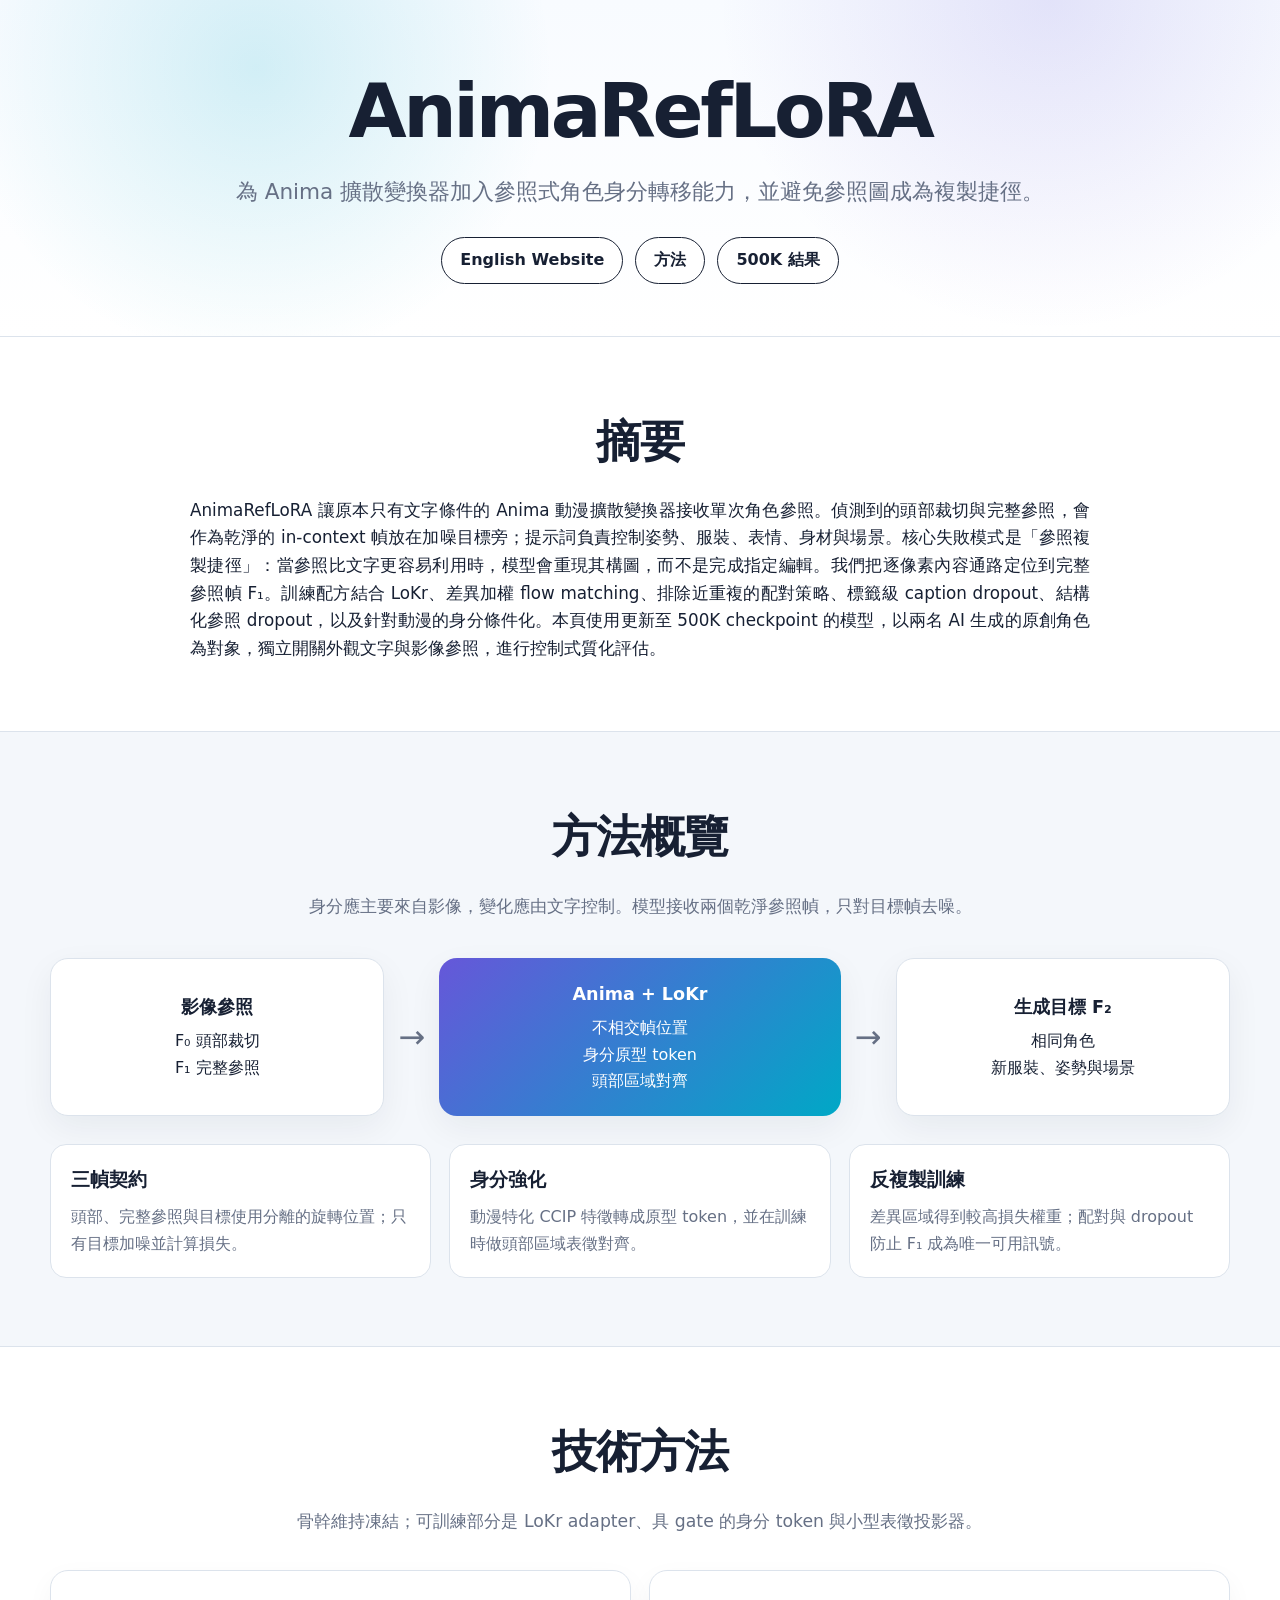
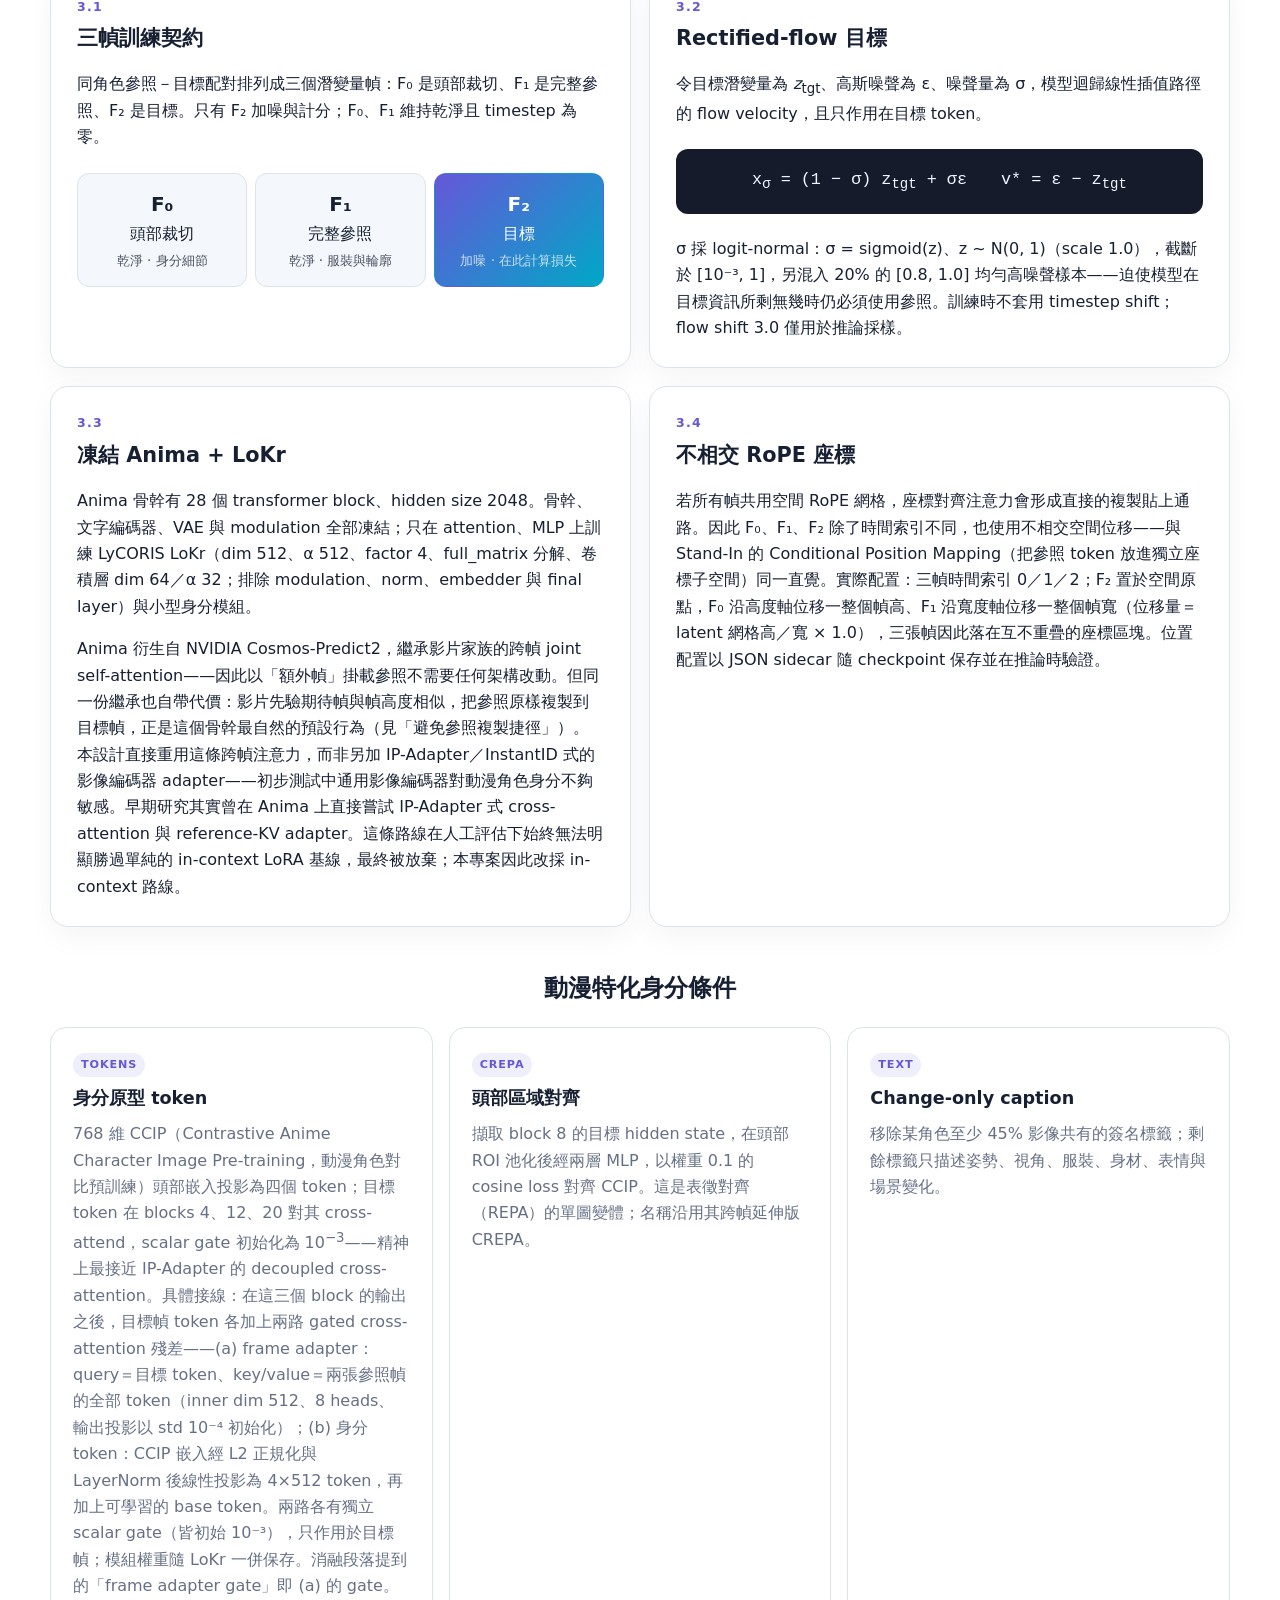
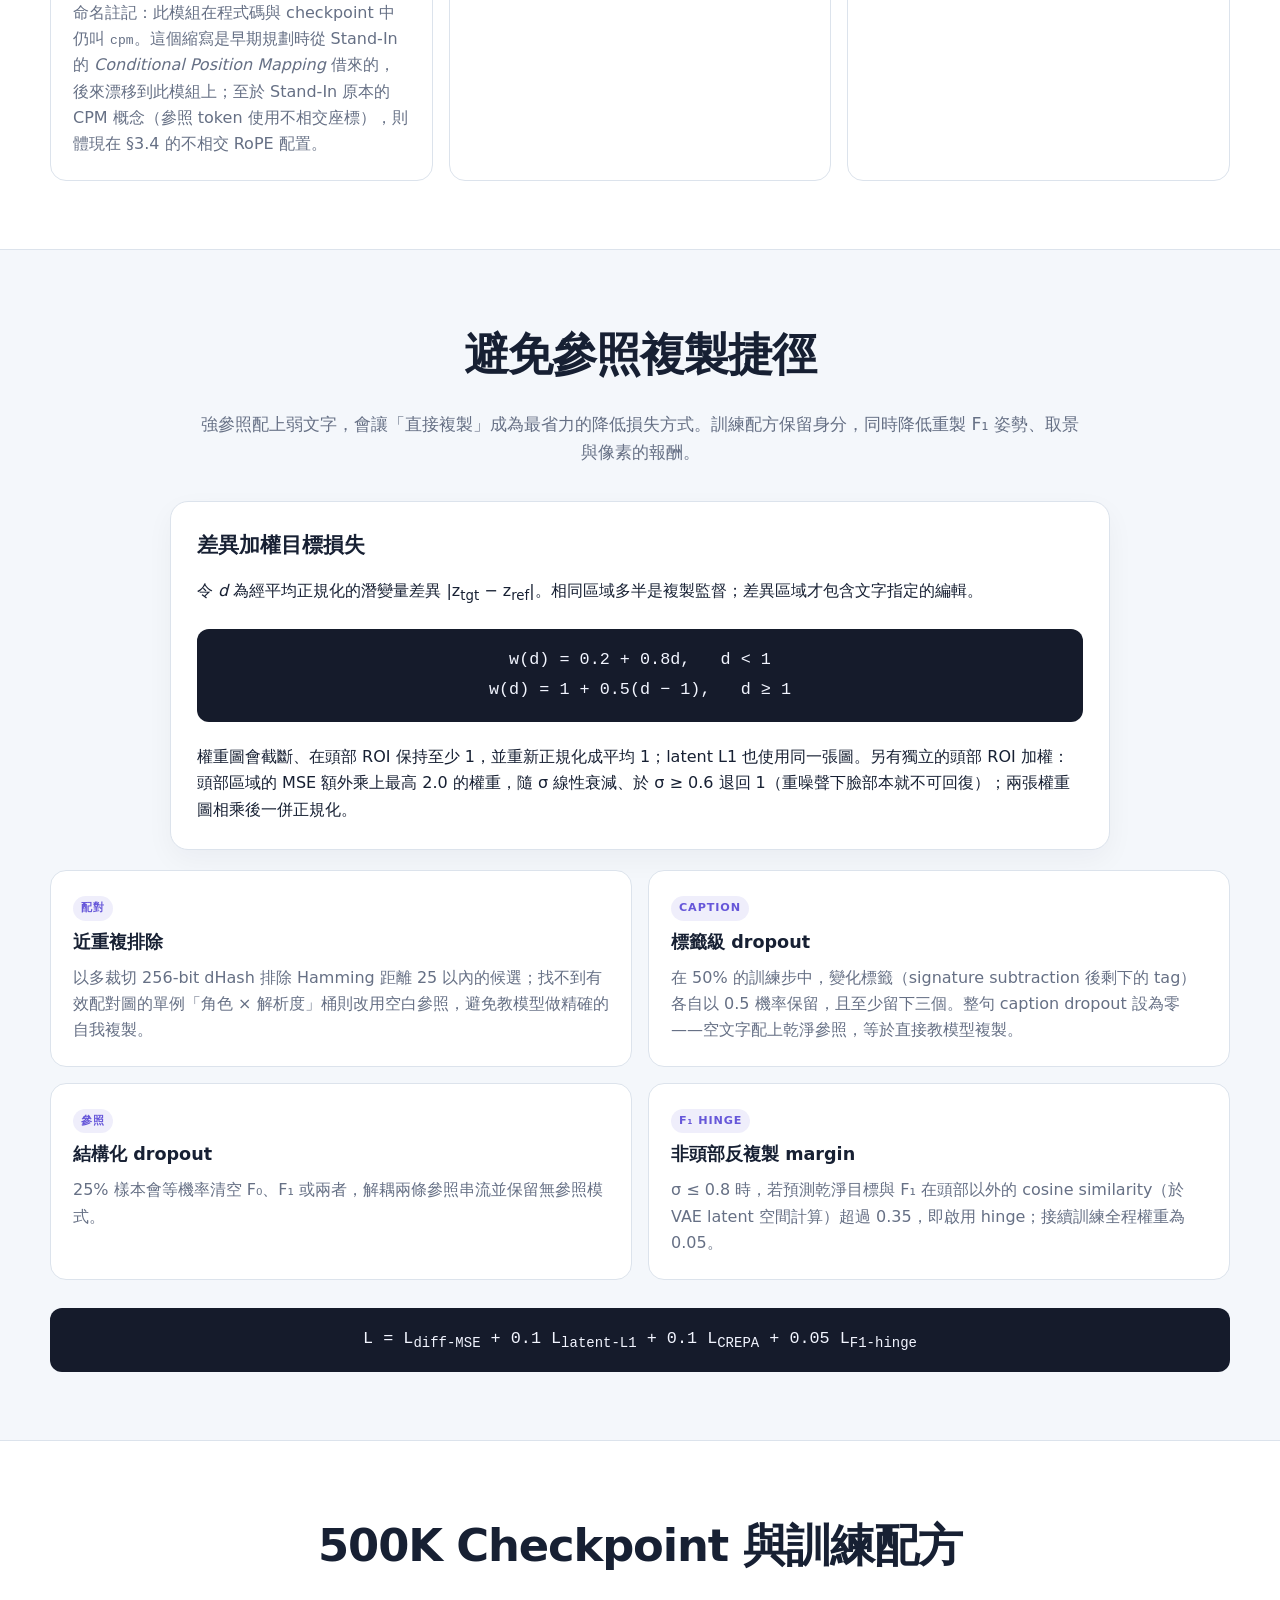
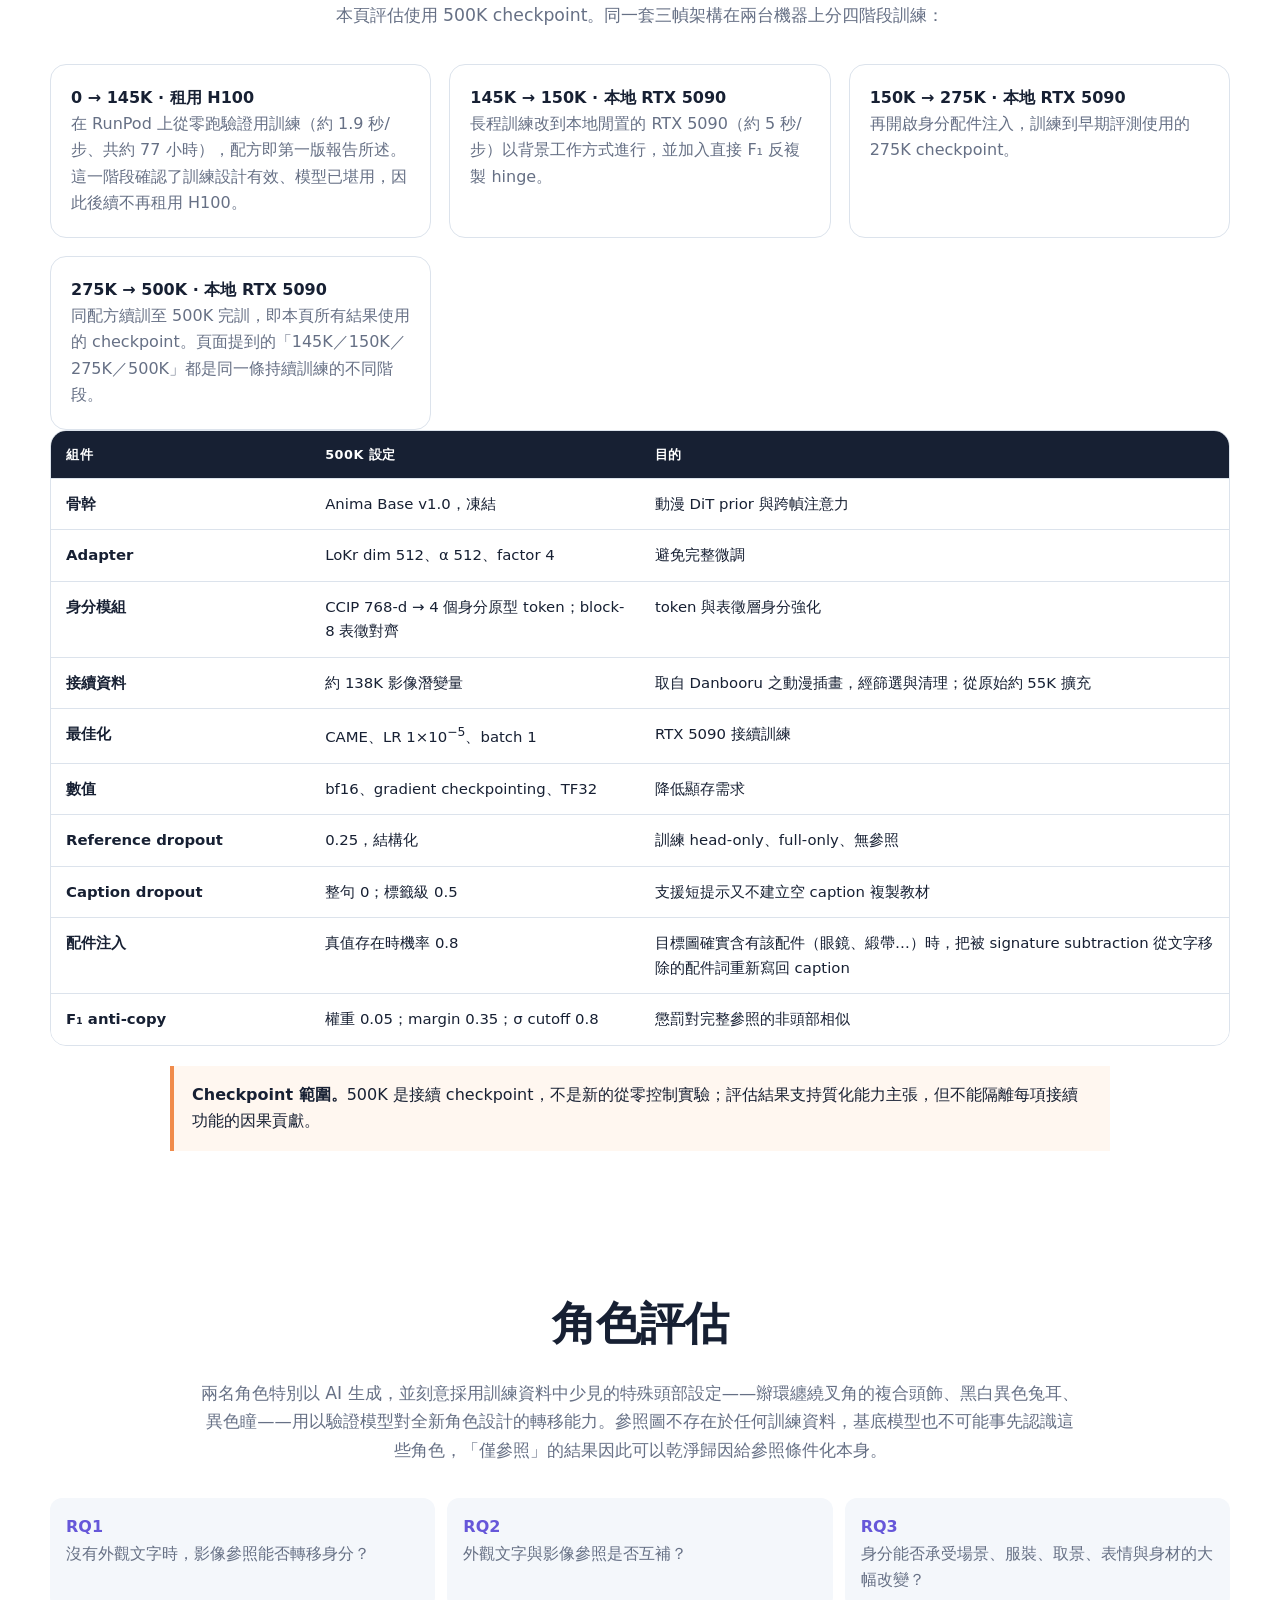
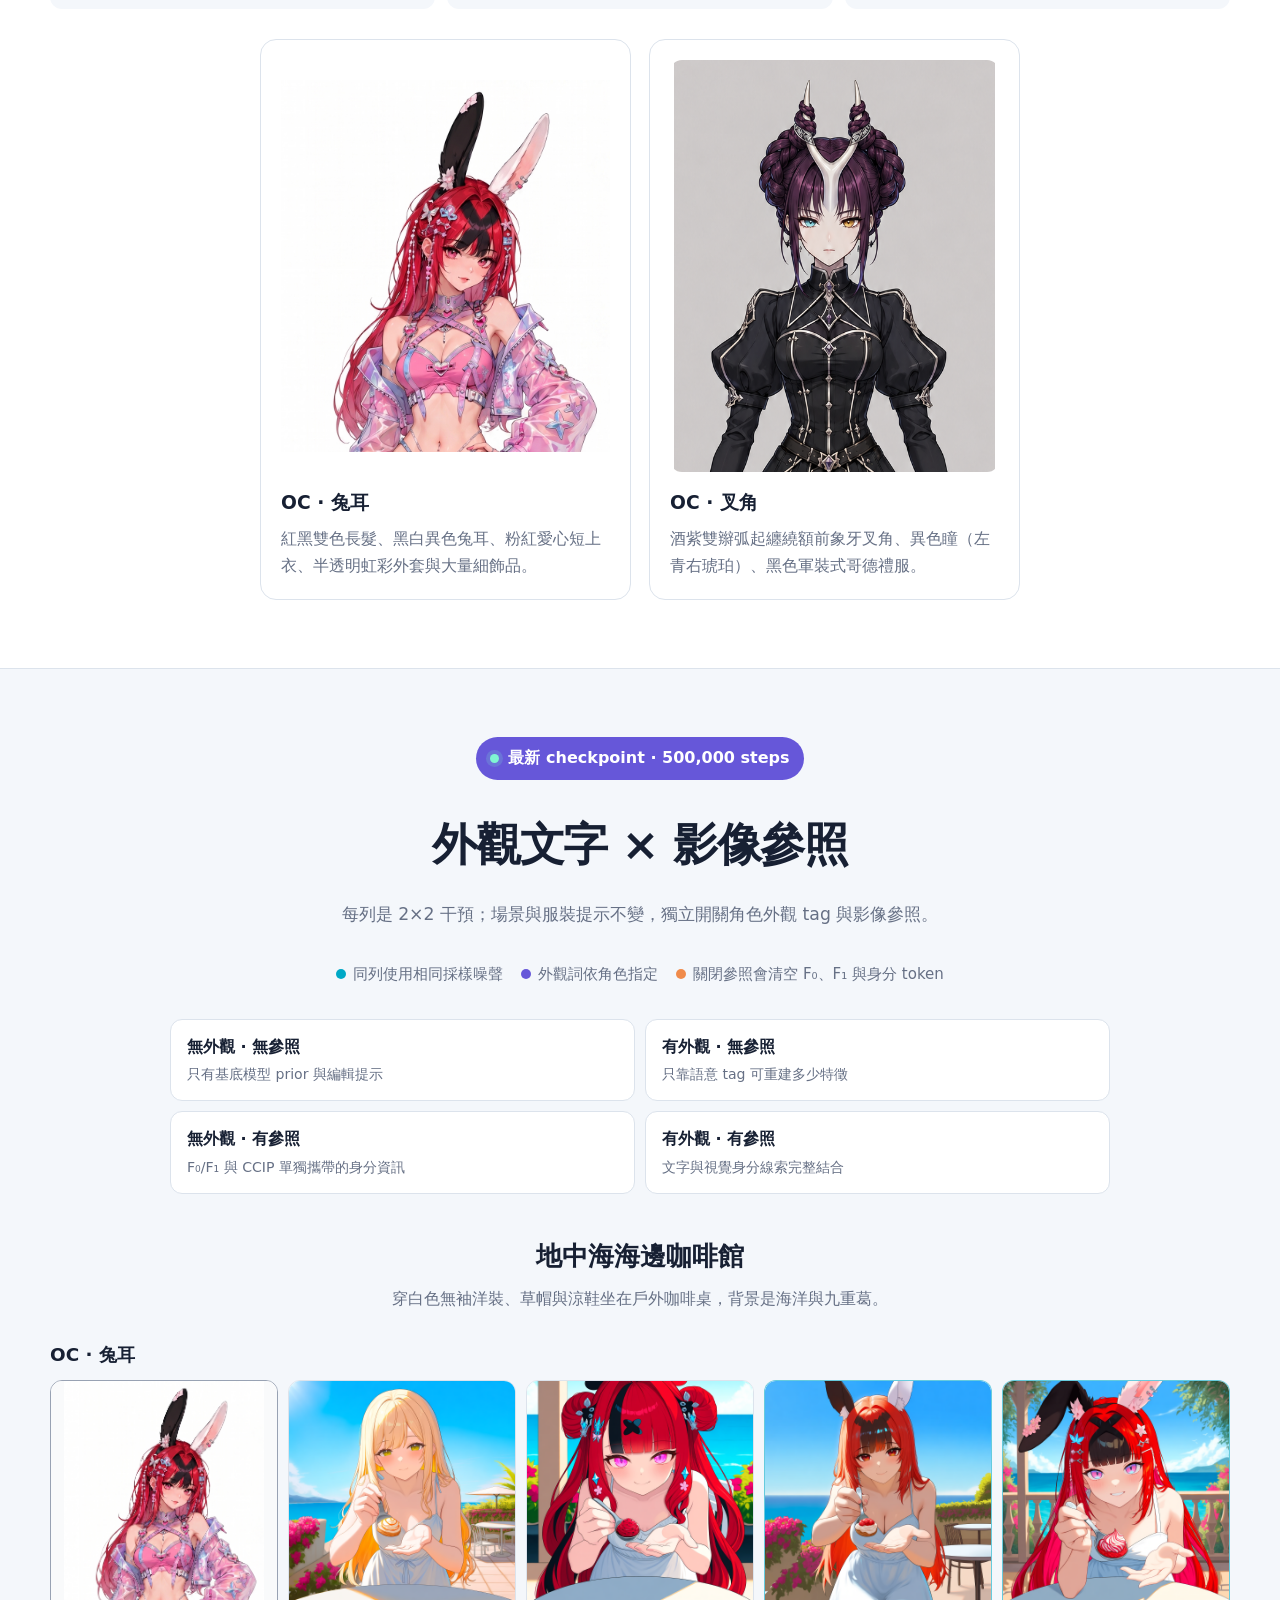
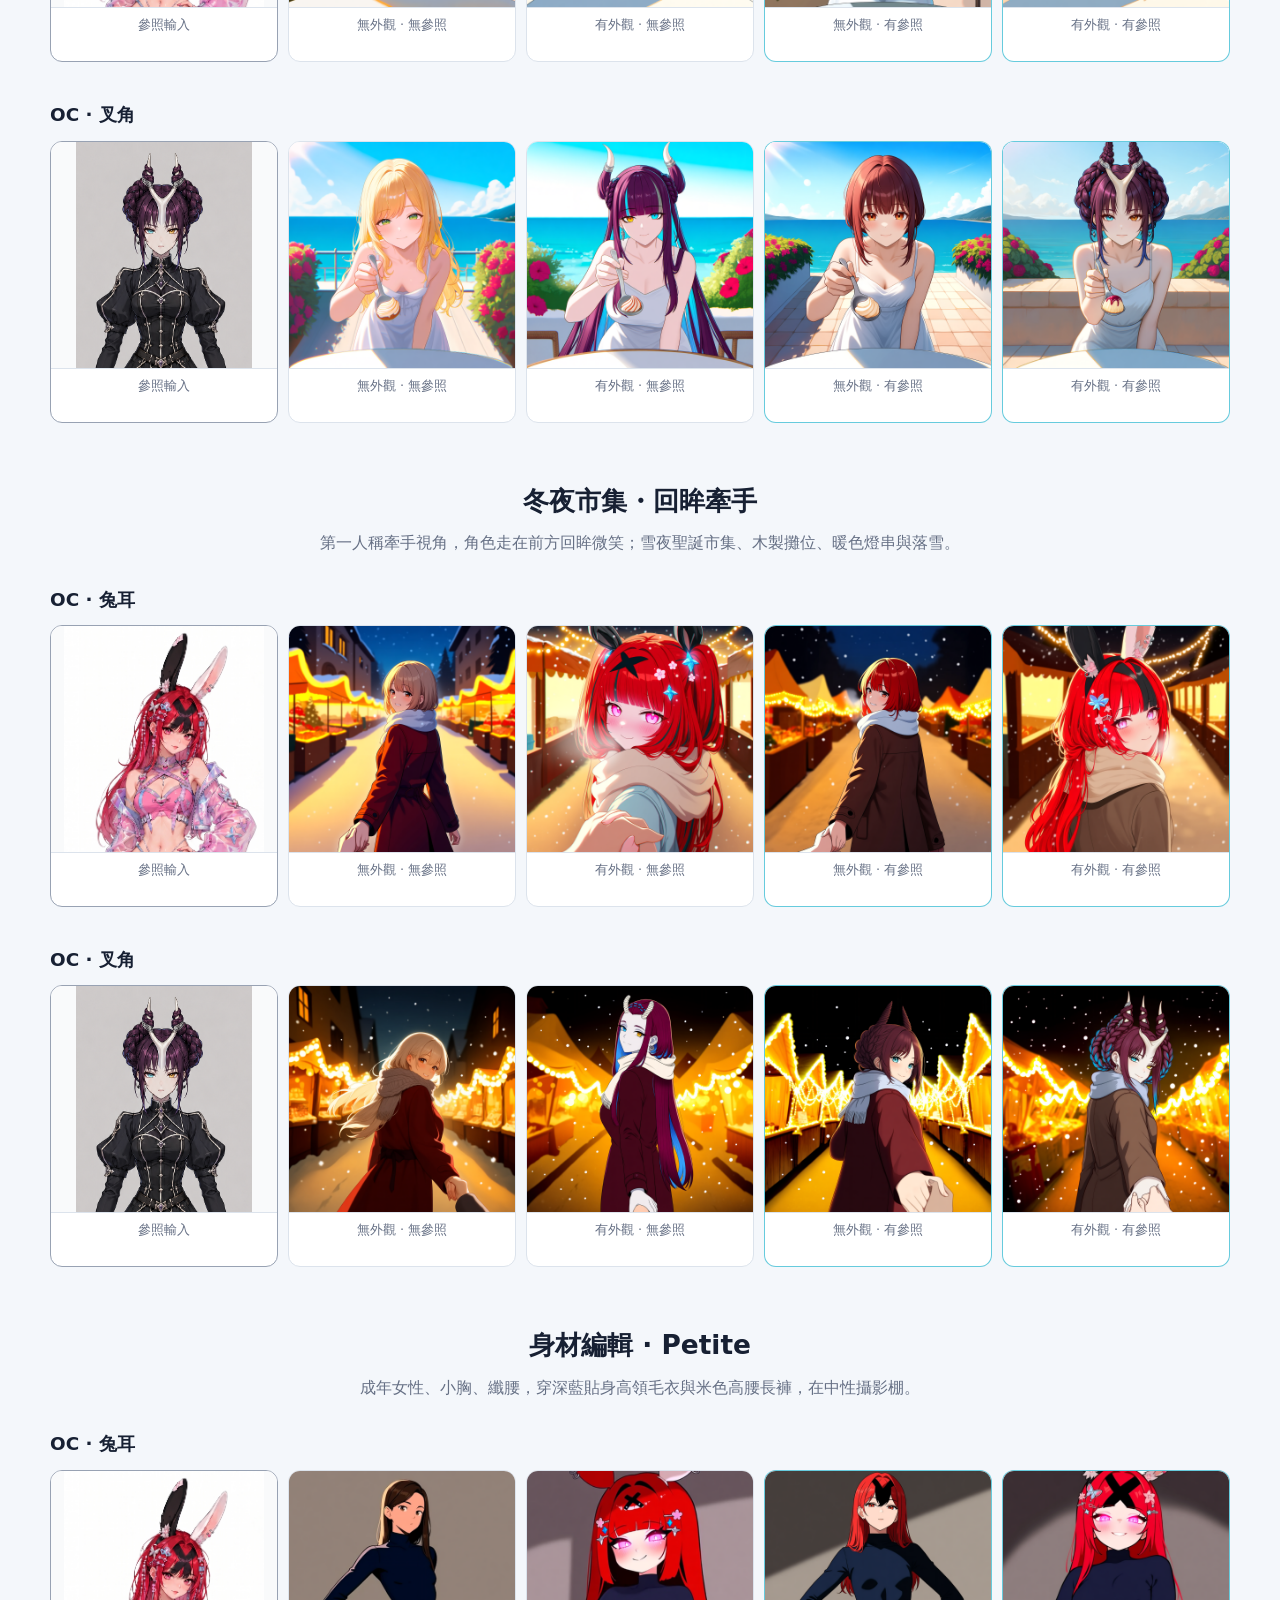
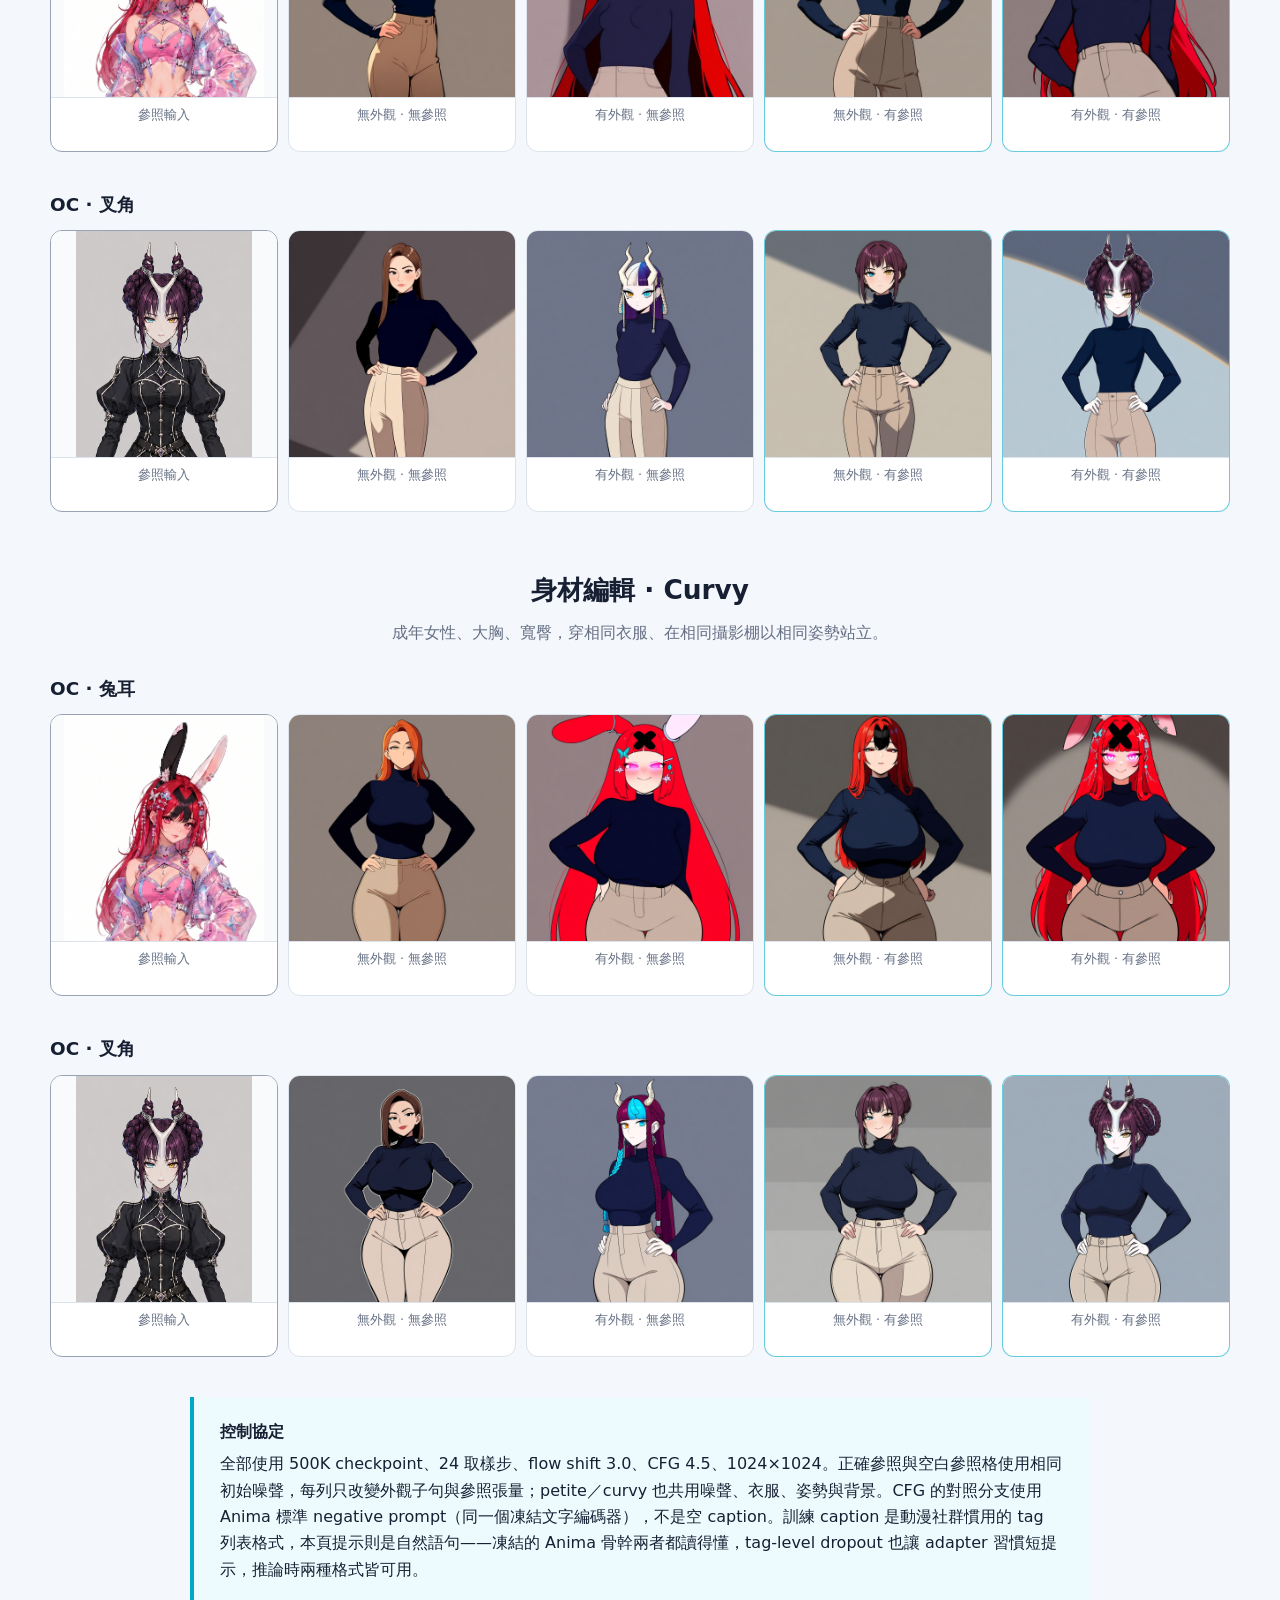
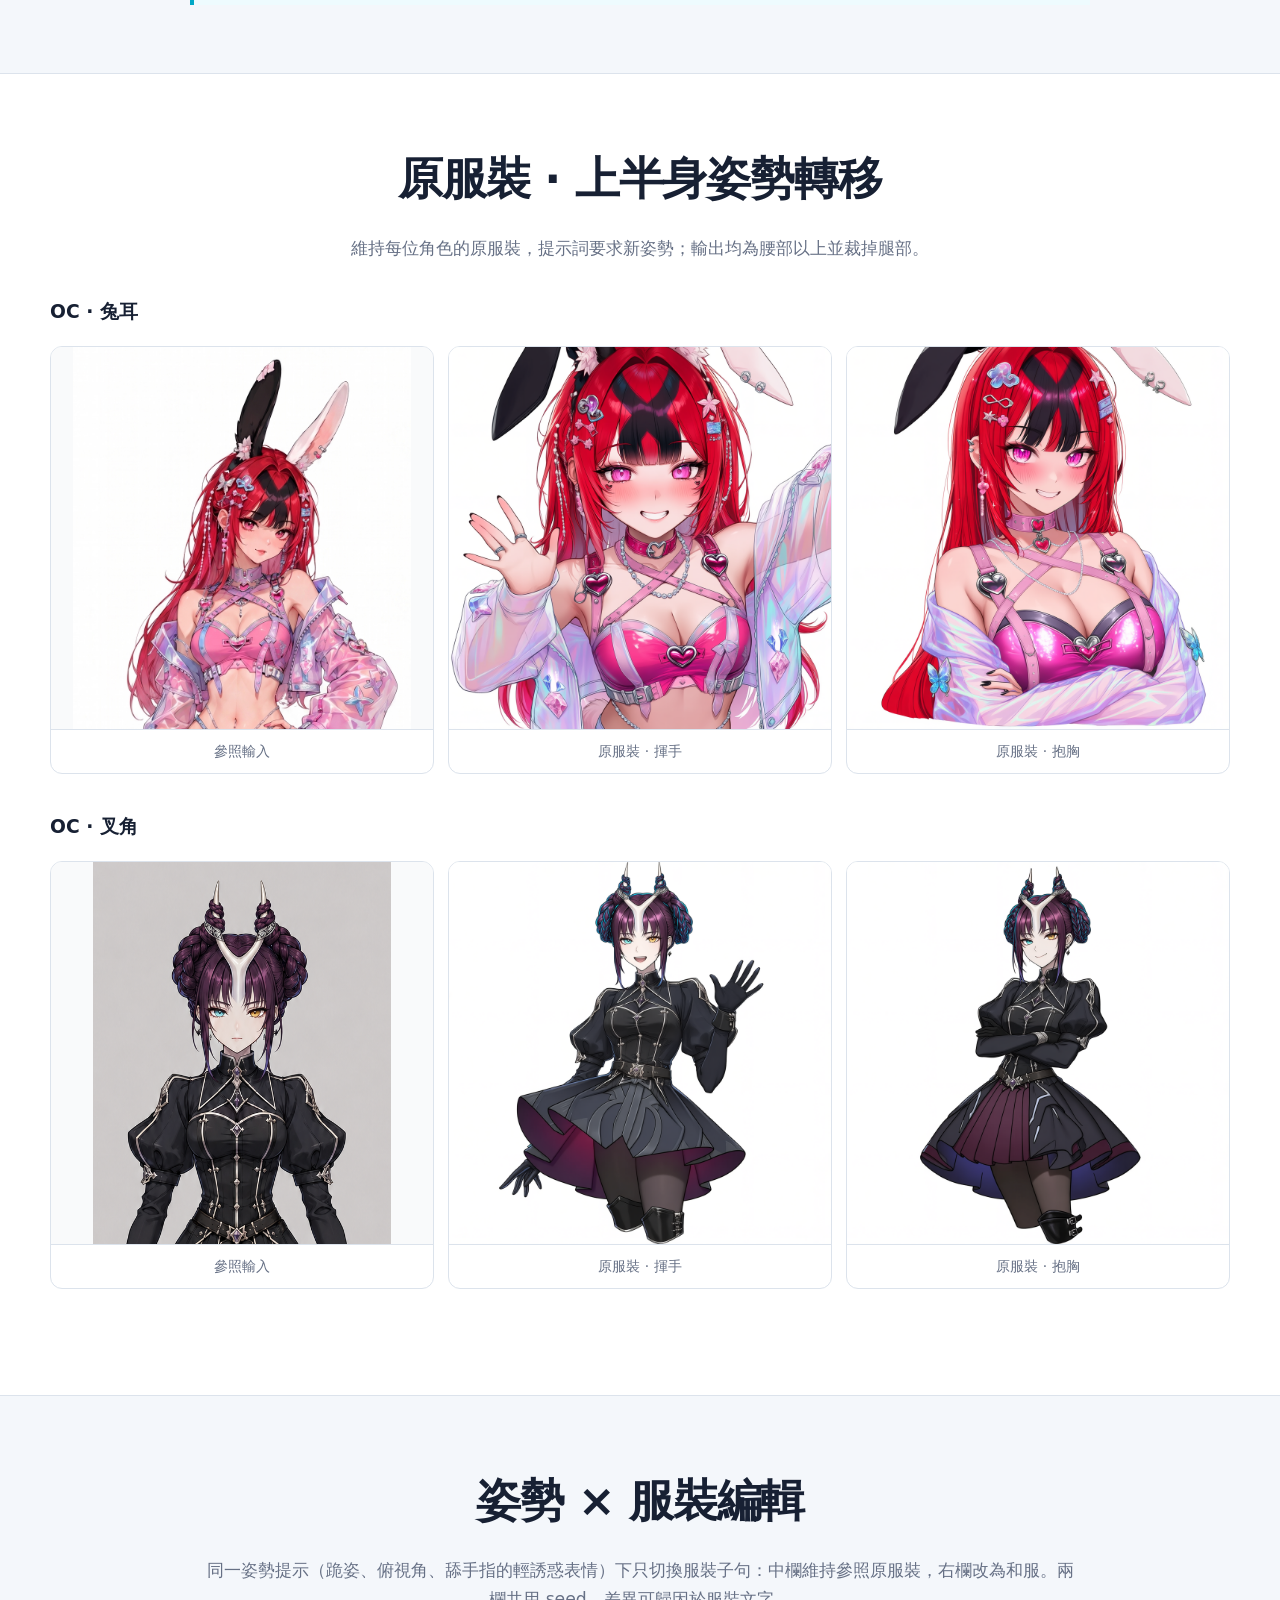
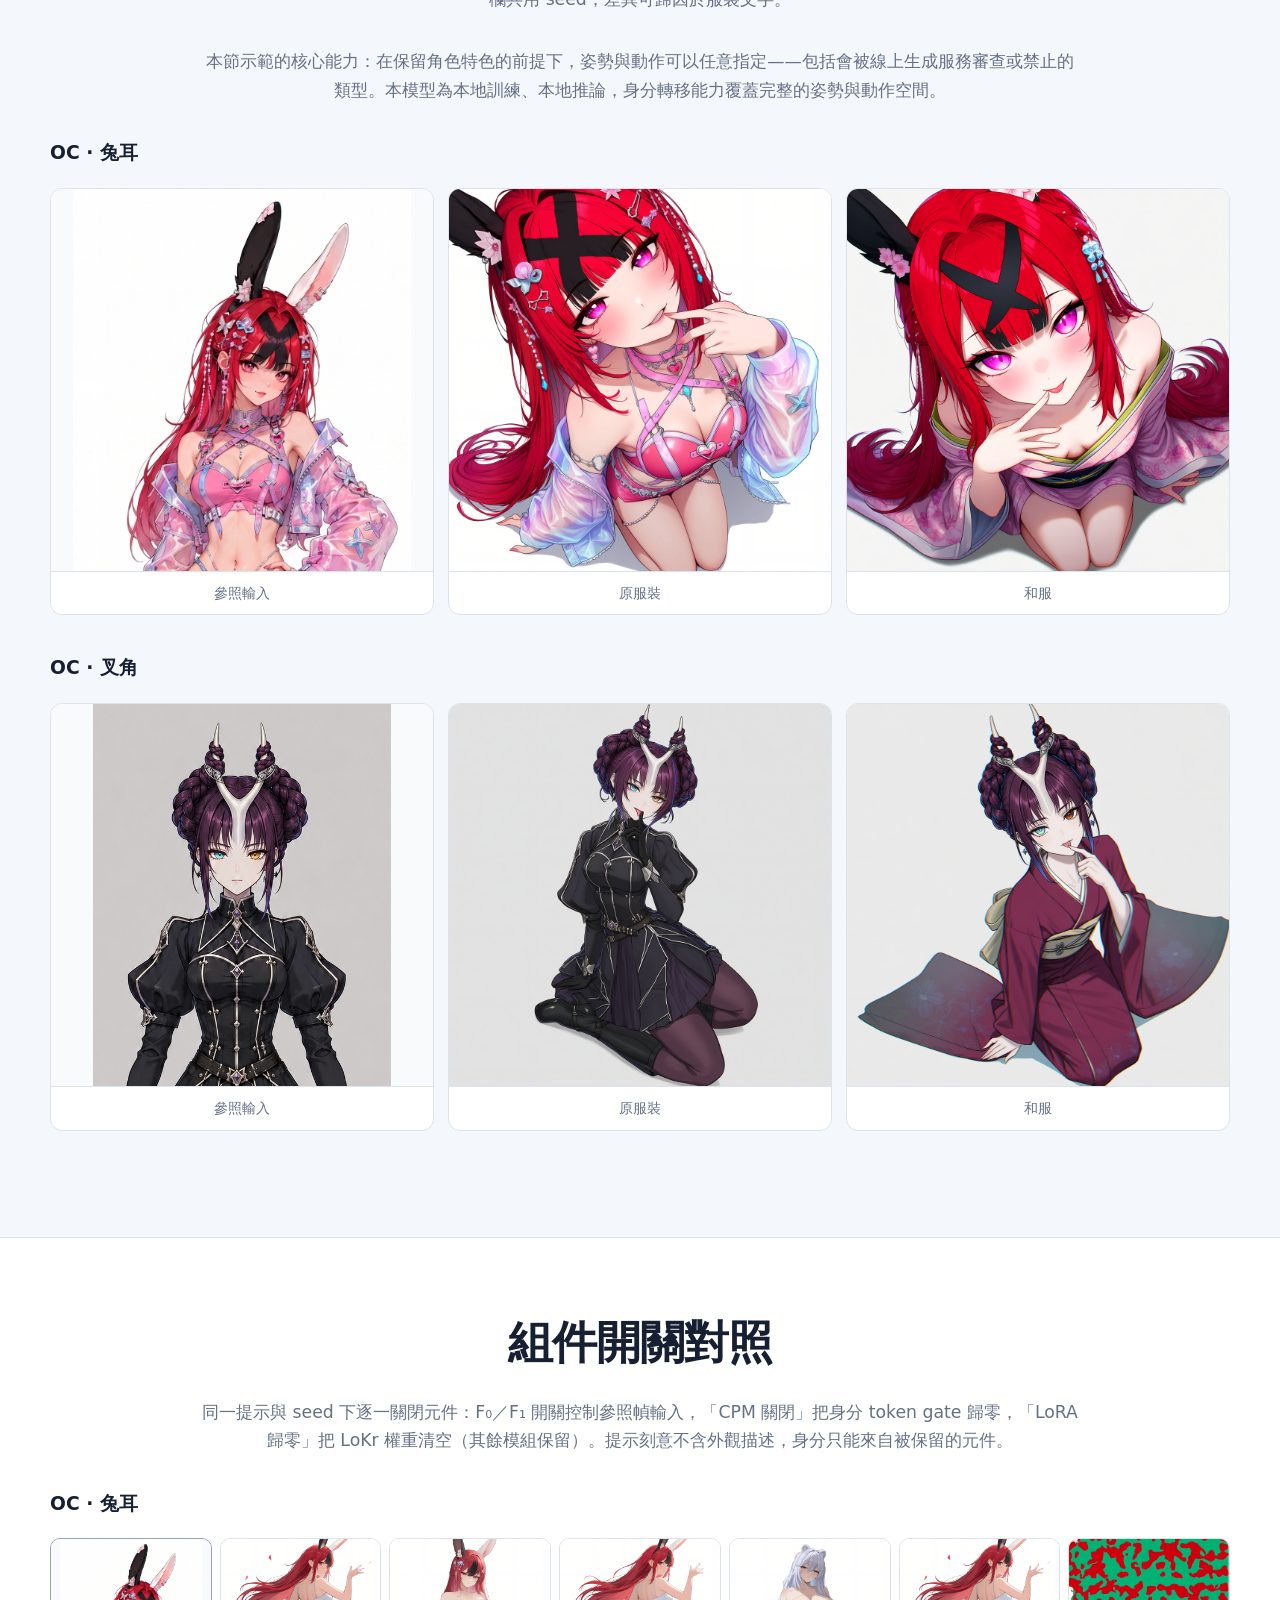
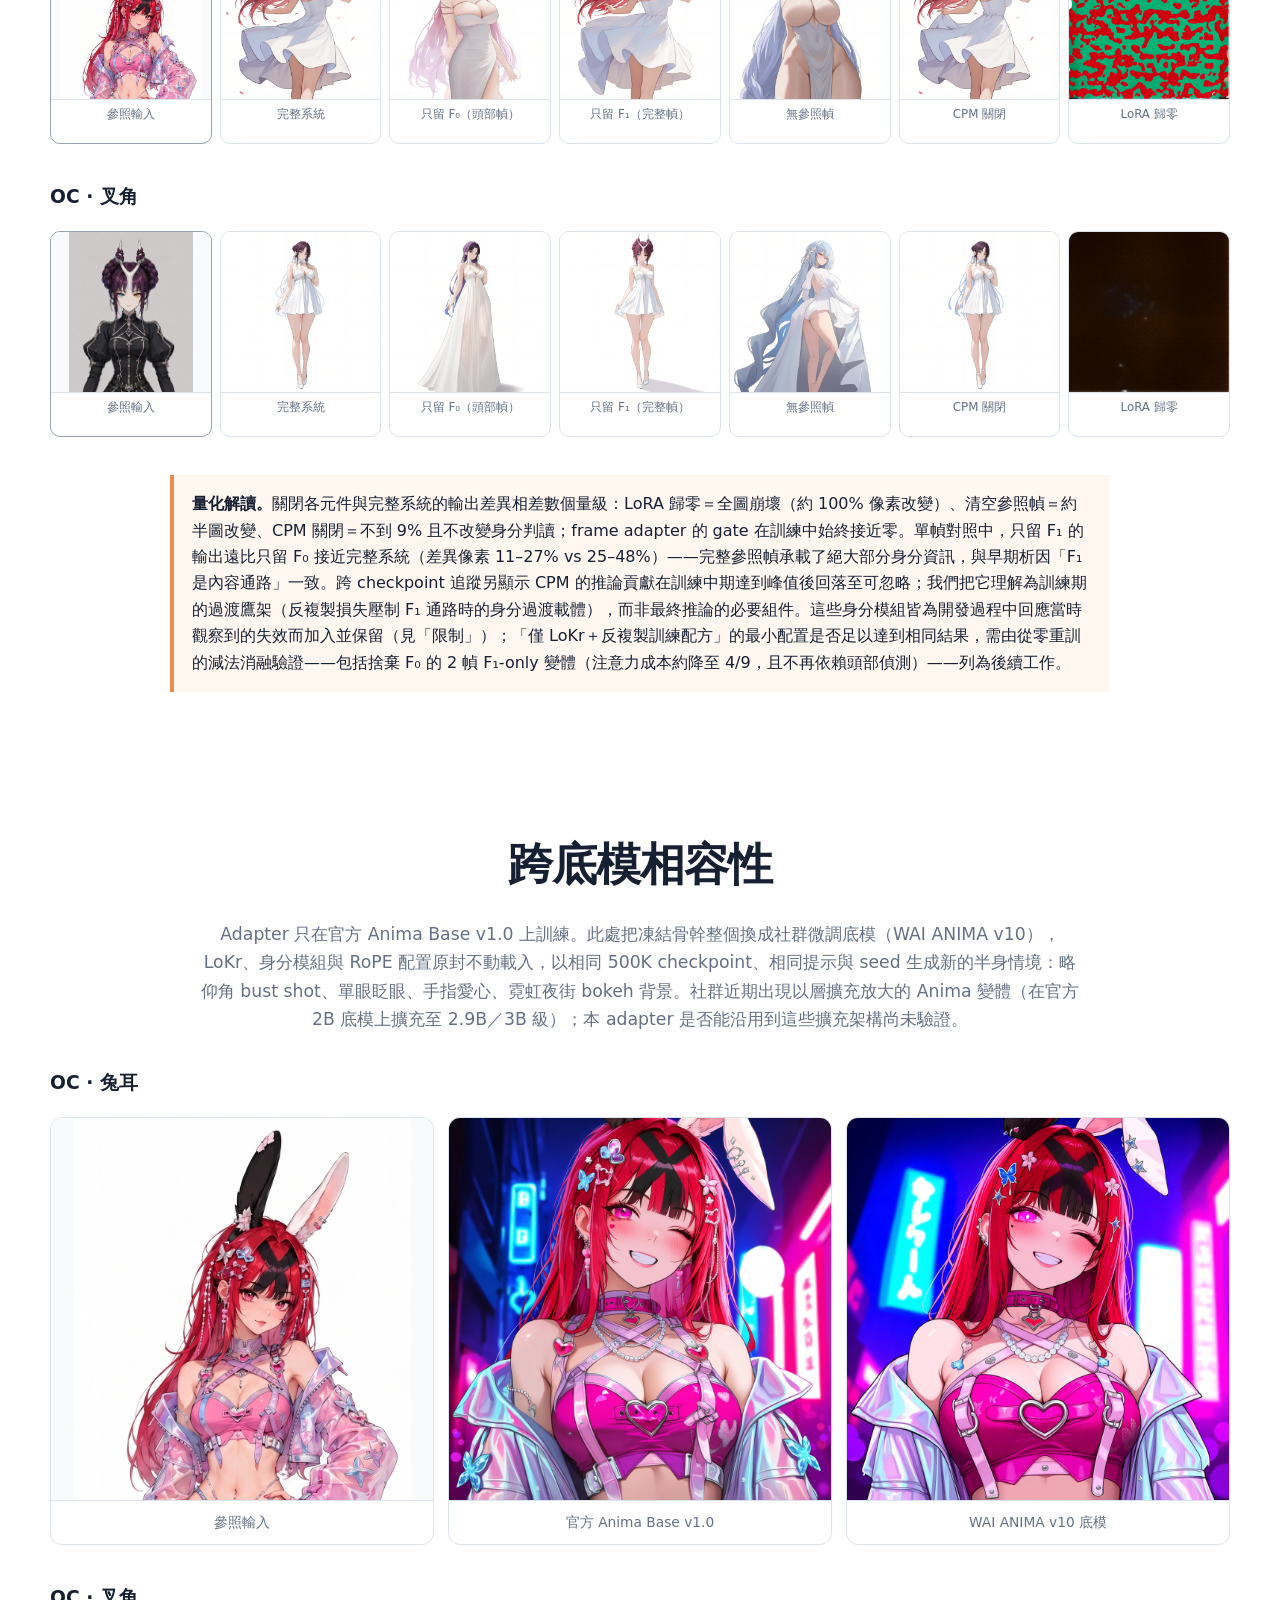
==== blog/index_zh.html @ a57f8b30 "chore: initial public release AnimaRefLoRA public release: training code (anima_reflora + vendored s" ====
<!doctype html>
<html lang="zh-Hant">
<head>
  <meta charset="utf-8">
  <meta name="viewport" content="width=device-width, initial-scale=1">
  <meta name="description" content="AnimaRefLoRA 為 Anima 加入參照式動漫角色身分轉移，並研究與緩解參照複製捷徑。">
  <title>AnimaRefLoRA－參照式角色身分轉移</title>
  <link rel="stylesheet" href="assets/style.css">
</head>
<body>
  <header class="hero">
    <div class="wrap">
      <h1>AnimaRefLoRA</h1>
      <p class="subtitle">為 Anima 擴散變換器加入參照式角色身分轉移能力，並避免參照圖成為複製捷徑。</p>
      <nav class="buttons" aria-label="專案連結">
        <a class="button" href="index.html" lang="en">English Website</a>
        <a class="button" href="#method">方法</a>
        <a class="button" href="#comparison">500K 結果</a>
      </nav>
    </div>
  </header>

  <main>
    <section>
      <div class="wrap">
        <h2>摘要</h2>
        <p class="abstract">AnimaRefLoRA 讓原本只有文字條件的 Anima 動漫擴散變換器接收單次角色參照。偵測到的頭部裁切與完整參照，會作為乾淨的 in-context 幀放在加噪目標旁；提示詞負責控制姿勢、服裝、表情、身材與場景。核心失敗模式是「參照複製捷徑」：當參照比文字更容易利用時，模型會重現其構圖，而不是完成指定編輯。我們把逐像素內容通路定位到完整參照幀 F₁。訓練配方結合 LoKr、差異加權 flow matching、排除近重複的配對策略、標籤級 caption dropout、結構化參照 dropout，以及針對動漫的身分條件化。本頁使用更新至 500K checkpoint 的模型，以兩名 AI 生成的原創角色為對象，獨立開關外觀文字與影像參照，進行控制式質化評估。</p>
      </div>
    </section>

    <section class="alt" id="approach">
      <div class="wrap">
        <h2>方法概覽</h2>
        <p class="lead">身分應主要來自影像，變化應由文字控制。模型接收兩個乾淨參照幀，只對目標幀去噪。</p>
        <div class="pipeline" role="img" aria-label="頭部與完整參照幀及文字編輯提示輸入 Anima DiT，輸出新目標影像。">
          <div class="node"><div><strong>影像參照</strong>F₀ 頭部裁切<br>F₁ 完整參照</div></div>
          <div class="arrow" aria-hidden="true">→</div>
          <div class="node core"><div><strong>Anima + LoKr</strong>不相交幀位置<br>身分原型 token<br>頭部區域對齊</div></div>
          <div class="arrow" aria-hidden="true">→</div>
          <div class="node"><div><strong>生成目標 F₂</strong>相同角色<br>新服裝、姿勢與場景</div></div>
        </div>
        <div class="method-notes">
          <article class="note"><h3>三幀契約</h3><p>頭部、完整參照與目標使用分離的旋轉位置；只有目標加噪並計算損失。</p></article>
          <article class="note"><h3>身分強化</h3><p>動漫特化 CCIP 特徵轉成原型 token，並在訓練時做頭部區域表徵對齊。</p></article>
          <article class="note"><h3>反複製訓練</h3><p>差異區域得到較高損失權重；配對與 dropout 防止 F₁ 成為唯一可用訊號。</p></article>
        </div>
      </div>
    </section>

    <section id="method">
      <div class="wrap">
        <h2>技術方法</h2>
        <p class="lead">骨幹維持凍結；可訓練部分是 LoKr adapter、具 gate 的身分 token 與小型表徵投影器。</p>
        <div class="paper-grid">
          <article class="paper-block"><p class="section-number">3.1</p><h3>三幀訓練契約</h3><p>同角色參照－目標配對排列成三個潛變量幀：F₀ 是頭部裁切、F₁ 是完整參照、F₂ 是目標。只有 F₂ 加噪與計分；F₀、F₁ 維持乾淨且 timestep 為零。</p><div class="frame-contract"><div><strong>F₀</strong><span>頭部裁切</span><small>乾淨 · 身分細節</small></div><div><strong>F₁</strong><span>完整參照</span><small>乾淨 · 服裝與輪廓</small></div><div class="target"><strong>F₂</strong><span>目標</span><small>加噪 · 在此計算損失</small></div></div></article>
          <article class="paper-block"><p class="section-number">3.2</p><h3>Rectified-flow 目標</h3><p>令目標潛變量為 <em>z</em><sub>tgt</sub>、高斯噪聲為 ε、噪聲量為 σ，模型迴歸線性插值路徑的 flow velocity，且只作用在目標 token。</p><div class="equation"><span>x<sub>σ</sub> = (1 − σ) z<sub>tgt</sub> + σε</span><span>v* = ε − z<sub>tgt</sub></span></div><p>σ 採 logit-normal：σ = sigmoid(z)、z ~ N(0, 1)（scale 1.0），截斷於 [10⁻³, 1]，另混入 20% 的 [0.8, 1.0] 均勻高噪聲樣本——迫使模型在目標資訊所剩無幾時仍必須使用參照。訓練時不套用 timestep shift；flow shift 3.0 僅用於推論採樣。</p></article>
          <article class="paper-block"><p class="section-number">3.3</p><h3>凍結 Anima + LoKr</h3><p>Anima 骨幹有 28 個 transformer block、hidden size 2048。骨幹、文字編碼器、VAE 與 modulation 全部凍結；只在 attention、MLP 上訓練 LyCORIS LoKr（dim 512、α 512、factor 4、full_matrix 分解、卷積層 dim 64／α 32；排除 modulation、norm、embedder 與 final layer）與小型身分模組。</p><p>Anima 衍生自 NVIDIA Cosmos-Predict2，繼承影片家族的跨幀 joint self-attention——因此以「額外幀」掛載參照不需要任何架構改動。但同一份繼承也自帶代價：影片先驗期待幀與幀高度相似，把參照原樣複製到目標幀，正是這個骨幹最自然的預設行為（見「避免參照複製捷徑」）。本設計直接重用這條跨幀注意力，而非另加 IP-Adapter／InstantID 式的影像編碼器 adapter——初步測試中通用影像編碼器對動漫角色身分不夠敏感。早期研究其實曾在 Anima 上直接嘗試 IP-Adapter 式 cross-attention 與 reference-KV adapter。這條路線在人工評估下始終無法明顯勝過單純的 in-context LoRA 基線，最終被放棄；本專案因此改採 in-context 路線。</p></article>
          <article class="paper-block"><p class="section-number">3.4</p><h3>不相交 RoPE 座標</h3><p>若所有幀共用空間 RoPE 網格，座標對齊注意力會形成直接的複製貼上通路。因此 F₀、F₁、F₂ 除了時間索引不同，也使用不相交空間位移——與 Stand-In 的 Conditional Position Mapping（把參照 token 放進獨立座標子空間）同一直覺。實際配置：三幀時間索引 0／1／2；F₂ 置於空間原點，F₀ 沿高度軸位移一整個幀高、F₁ 沿寬度軸位移一整個幀寬（位移量＝latent 網格高／寬 × 1.0），三張幀因此落在互不重疊的座標區塊。位置配置以 JSON sidecar 隨 checkpoint 保存並在推論時驗證。</p></article>
        </div>
        <h3 class="subheading">動漫特化身分條件</h3>
        <div class="technical-grid">
          <article class="tech-card"><span class="tech-label">TOKENS</span><h3>身分原型 token</h3><p>768 維 CCIP（Contrastive Anime Character Image Pre-training，動漫角色對比預訓練）頭部嵌入投影為四個 token；目標 token 在 blocks 4、12、20 對其 cross-attend，scalar gate 初始化為 10<sup>−3</sup>——精神上最接近 IP-Adapter 的 decoupled cross-attention。具體接線：在這三個 block 的輸出之後，目標幀 token 各加上兩路 gated cross-attention 殘差——(a) frame adapter：query＝目標 token、key/value＝兩張參照幀的全部 token（inner dim 512、8 heads、輸出投影以 std 10⁻⁴ 初始化）；(b) 身分 token：CCIP 嵌入經 L2 正規化與 LayerNorm 後線性投影為 4×512 token，再加上可學習的 base token。兩路各有獨立 scalar gate（皆初始 10⁻³），只作用於目標幀；模組權重隨 LoKr 一併保存。消融段落提到的「frame adapter gate」即 (a) 的 gate。命名註記：此模組在程式碼與 checkpoint 中仍叫 <code>cpm</code>。這個縮寫是早期規劃時從 Stand-In 的 <em>Conditional Position Mapping</em> 借來的，後來漂移到此模組上；至於 Stand-In 原本的 CPM 概念（參照 token 使用不相交座標），則體現在 §3.4 的不相交 RoPE 配置。</p></article>
          <article class="tech-card"><span class="tech-label">CREPA</span><h3>頭部區域對齊</h3><p>擷取 block 8 的目標 hidden state，在頭部 ROI 池化後經兩層 MLP，以權重 0.1 的 cosine loss 對齊 CCIP。這是表徵對齊（REPA）的單圖變體；名稱沿用其跨幀延伸版 CREPA。</p></article>
          <article class="tech-card"><span class="tech-label">TEXT</span><h3>Change-only caption</h3><p>移除某角色至少 45% 影像共有的簽名標籤；剩餘標籤只描述姿勢、視角、服裝、身材、表情與場景變化。</p></article>
        </div>
      </div>
    </section>

    <section class="alt" id="anti-copy">
      <div class="wrap">
        <h2>避免參照複製捷徑</h2>
        <p class="lead">強參照配上弱文字，會讓「直接複製」成為最省力的降低損失方式。訓練配方保留身分，同時降低重製 F₁ 姿勢、取景與像素的報酬。</p>
        <div class="loss-box"><h3>差異加權目標損失</h3><p>令 <em>d</em> 為經平均正規化的潛變量差異 |z<sub>tgt</sub> − z<sub>ref</sub>|。相同區域多半是複製監督；差異區域才包含文字指定的編輯。</p><div class="equation piecewise"><span>w(d) = 0.2 + 0.8d, &nbsp; d &lt; 1</span><span>w(d) = 1 + 0.5(d − 1), &nbsp; d ≥ 1</span></div><p>權重圖會截斷、在頭部 ROI 保持至少 1，並重新正規化成平均 1；latent L1 也使用同一張圖。另有獨立的頭部 ROI 加權：頭部區域的 MSE 額外乘上最高 2.0 的權重，隨 σ 線性衰減、於 σ ≥ 0.6 退回 1（重噪聲下臉部本就不可回復）；兩張權重圖相乘後一併正規化。</p></div>
        <div class="technical-grid anti-grid">
          <article class="tech-card"><span class="tech-label">配對</span><h3>近重複排除</h3><p>以多裁切 256-bit dHash 排除 Hamming 距離 25 以內的候選；找不到有效配對圖的單例「角色 × 解析度」桶則改用空白參照，避免教模型做精確的自我複製。</p></article>
          <article class="tech-card"><span class="tech-label">CAPTION</span><h3>標籤級 dropout</h3><p>在 50% 的訓練步中，變化標籤（signature subtraction 後剩下的 tag）各自以 0.5 機率保留，且至少留下三個。整句 caption dropout 設為零——空文字配上乾淨參照，等於直接教模型複製。</p></article>
          <article class="tech-card"><span class="tech-label">參照</span><h3>結構化 dropout</h3><p>25% 樣本會等機率清空 F₀、F₁ 或兩者，解耦兩條參照串流並保留無參照模式。</p></article>
          <article class="tech-card"><span class="tech-label">F₁ HINGE</span><h3>非頭部反複製 margin</h3><p>σ ≤ 0.8 時，若預測乾淨目標與 F₁ 在頭部以外的 cosine similarity（於 VAE latent 空間計算）超過 0.35，即啟用 hinge；接續訓練全程權重為 0.05。</p></article>
        </div>
        <div class="equation total-loss"><span>L = L<sub>diff-MSE</sub> + 0.1 L<sub>latent-L1</sub> + 0.1 L<sub>CREPA</sub> + 0.05 L<sub>F1-hinge</sub></span></div>
      </div>
    </section>

    <section id="training-recipe">
      <div class="wrap">
        <h2>500K Checkpoint 與訓練配方</h2>
        <p class="lead">本頁評估使用 500K checkpoint。同一套三幀架構在兩台機器上分四階段訓練：</p>
        <div class="facts">
          <div class="fact"><strong>0 → 145K · 租用 H100</strong><p>在 RunPod 上從零跑驗證用訓練（約 1.9&nbsp;秒/步、共約 77&nbsp;小時），配方即第一版報告所述。這一階段確認了訓練設計有效、模型已堪用，因此後續不再租用 H100。</p></div>
          <div class="fact"><strong>145K → 150K · 本地 RTX 5090</strong><p>長程訓練改到本地閒置的 RTX&nbsp;5090（約 5&nbsp;秒/步）以背景工作方式進行，並加入直接 F₁ 反複製 hinge。</p></div>
          <div class="fact"><strong>150K → 275K · 本地 RTX 5090</strong><p>再開啟身分配件注入，訓練到早期評測使用的 275K checkpoint。</p></div>
          <div class="fact"><strong>275K → 500K · 本地 RTX 5090</strong><p>同配方續訓至 500K 完訓，即本頁所有結果使用的 checkpoint。頁面提到的「145K／150K／275K／500K」都是同一條持續訓練的不同階段。</p></div>
        </div>
        <div class="table-wrap"><table class="spec-table"><thead><tr><th>組件</th><th>500K 設定</th><th>目的</th></tr></thead><tbody>
          <tr><td>骨幹</td><td>Anima Base v1.0，凍結</td><td>動漫 DiT prior 與跨幀注意力</td></tr><tr><td>Adapter</td><td>LoKr dim 512、α 512、factor 4</td><td>避免完整微調</td></tr><tr><td>身分模組</td><td>CCIP 768-d → 4 個身分原型 token；block-8 表徵對齊</td><td>token 與表徵層身分強化</td></tr><tr><td>接續資料</td><td>約 138K 影像潛變量</td><td>取自 Danbooru 之動漫插畫，經篩選與清理；從原始約 55K 擴充</td></tr><tr><td>最佳化</td><td>CAME、LR 1×10<sup>−5</sup>、batch 1</td><td>RTX 5090 接續訓練</td></tr><tr><td>數值</td><td>bf16、gradient checkpointing、TF32</td><td>降低顯存需求</td></tr><tr><td>Reference dropout</td><td>0.25，結構化</td><td>訓練 head-only、full-only、無參照</td></tr><tr><td>Caption dropout</td><td>整句 0；標籤級 0.5</td><td>支援短提示又不建立空 caption 複製教材</td></tr><tr><td>配件注入</td><td>真值存在時機率 0.8</td><td>目標圖確實含有該配件（眼鏡、緞帶…）時，把被 signature subtraction 從文字移除的配件詞重新寫回 caption</td></tr><tr><td>F₁ anti-copy</td><td>權重 0.05；margin 0.35；σ cutoff 0.8</td><td>懲罰對完整參照的非頭部相似</td></tr>
        </tbody></table></div>
        <p class="disclosure"><strong>Checkpoint 範圍。</strong>500K 是接續 checkpoint，不是新的從零控制實驗；評估結果支持質化能力主張，但不能隔離每項接續功能的因果貢獻。</p>
      </div>
    </section>

    <section id="evaluation">
      <div class="wrap"><h2>角色評估</h2><p class="lead">兩名角色特別以 AI 生成，並刻意採用訓練資料中少見的特殊頭部設定——辮環纏繞叉角的複合頭飾、黑白異色兔耳、異色瞳——用以驗證模型對全新角色設計的轉移能力。參照圖不存在於任何訓練資料，基底模型也不可能事先認識這些角色，「僅參照」的結果因此可以乾淨歸因給參照條件化本身。</p><div class="research-questions"><span><strong>RQ1</strong>沒有外觀文字時，影像參照能否轉移身分？</span><span><strong>RQ2</strong>外觀文字與影像參照是否互補？</span><span><strong>RQ3</strong>身分能否承受場景、服裝、取景、表情與身材的大幅改變？</span></div><div class="character-grid"><article class="character"><img src="assets/references/oc_bunny.png" alt="原創角色・兔耳 參照圖"><h3>OC · 兔耳</h3><p>紅黑雙色長髮、黑白異色兔耳、粉紅愛心短上衣、半透明虹彩外套與大量細飾品。</p></article><article class="character"><img src="assets/references/oc_horns.png" alt="原創角色・叉角 參照圖"><h3>OC · 叉角</h3><p>酒紫雙辮弧起纏繞額前象牙叉角、異色瞳（左青右琥珀）、黑色軍裝式哥德禮服。</p></article></div></div>
    </section>

    <section class="alt" id="comparison">
      <div class="wrap">
        <div class="center"><span class="checkpoint">最新 checkpoint · 500,000 steps</span></div><h2>外觀文字 × 影像參照</h2><p class="lead">每列是 2×2 干預；場景與服裝提示不變，獨立開關角色外觀 tag 與影像參照。</p><div class="legend"><span>同列使用相同採樣噪聲</span><span>外觀詞依角色指定</span><span>關閉參照會清空 F₀、F₁ 與身分 token</span></div>
        <div class="matrix-definition"><div><strong>無外觀 · 無參照</strong><span>只有基底模型 prior 與編輯提示</span></div><div><strong>有外觀 · 無參照</strong><span>只靠語意 tag 可重建多少特徵</span></div><div><strong>無外觀 · 有參照</strong><span>F₀/F₁ 與 CCIP 單獨攜帶的身分資訊</span></div><div><strong>有外觀 · 有參照</strong><span>文字與視覺身分線索完整結合</span></div></div>
        <article class="scene" data-scene="seaside_cafe"><h3>地中海海邊咖啡館</h3><p class="prompt">穿白色無袖洋裝、草帽與涼鞋坐在戶外咖啡桌，背景是海洋與九重葛。</p><div class="comparison-host"></div></article>
        <article class="scene" data-scene="winter_closeup"><h3>冬夜市集・回眸牽手</h3><p class="prompt">第一人稱牽手視角，角色走在前方回眸微笑；雪夜聖誕市集、木製攤位、暖色燈串與落雪。</p><div class="comparison-host"></div></article>
        <article class="scene" data-scene="petite_studio"><h3>身材編輯 · Petite</h3><p class="prompt">成年女性、小胸、纖腰，穿深藍貼身高領毛衣與米色高腰長褲，在中性攝影棚。</p><div class="comparison-host"></div></article>
        <article class="scene" data-scene="curvy_studio"><h3>身材編輯 · Curvy</h3><p class="prompt">成年女性、大胸、寬臀，穿相同衣服、在相同攝影棚以相同姿勢站立。</p><div class="comparison-host"></div></article>
        <aside class="protocol"><strong>控制協定</strong>全部使用 500K checkpoint、24 取樣步、flow shift 3.0、CFG 4.5、1024×1024。正確參照與空白參照格使用相同初始噪聲，每列只改變外觀子句與參照張量；petite／curvy 也共用噪聲、衣服、姿勢與背景。CFG 的對照分支使用 Anima 標準 negative prompt（同一個凍結文字編碼器），不是空 caption。訓練 caption 是動漫社群慣用的 tag 列表格式，本頁提示則是自然語句——凍結的 Anima 骨幹兩者都讀得懂，tag-level dropout 也讓 adapter 習慣短提示，推論時兩種格式皆可用。</aside>
      </div>
    </section>

    <section id="original-outfit"><div class="wrap"><h2>原服裝 · 上半身姿勢轉移</h2><p class="lead">維持每位角色的原服裝，提示詞要求新姿勢；輸出均為腰部以上並裁掉腿部。</p><div id="pose-gallery"></div></div></section>

    <section class="alt" id="outfit-edit">
      <div class="wrap">
        <h2>姿勢 × 服裝編輯</h2>
        <p class="lead">同一姿勢提示（跪姿、俯視角、舔手指的輕誘惑表情）下只切換服裝子句：中欄維持參照原服裝，右欄改為和服。兩欄共用 seed，差異可歸因於服裝文字。</p>
        <p class="lead">本節示範的核心能力：在保留角色特色的前提下，姿勢與動作可以任意指定——包括會被線上生成服務審查或禁止的類型。本模型為本地訓練、本地推論，身分轉移能力覆蓋完整的姿勢與動作空間。</p>
        <div id="outfit-gallery"></div>
      </div>
    </section>

    <section id="ablation">
      <div class="wrap">
        <h2>組件開關對照</h2>
        <p class="lead">同一提示與 seed 下逐一關閉元件：F₀／F₁ 開關控制參照幀輸入，「CPM 關閉」把身分 token gate 歸零，「LoRA 歸零」把 LoKr 權重清空（其餘模組保留）。提示刻意不含外觀描述，身分只能來自被保留的元件。</p>
        <div id="ablation-gallery"></div>
        <p class="disclosure"><strong>量化解讀。</strong>關閉各元件與完整系統的輸出差異相差數個量級：LoRA 歸零＝全圖崩壞（約 100% 像素改變）、清空參照幀＝約半圖改變、CPM 關閉＝不到 9% 且不改變身分判讀；frame adapter 的 gate 在訓練中始終接近零。單幀對照中，只留 F₁ 的輸出遠比只留 F₀ 接近完整系統（差異像素 11–27% vs 25–48%）——完整參照幀承載了絕大部分身分資訊，與早期析因「F₁ 是內容通路」一致。跨 checkpoint 追蹤另顯示 CPM 的推論貢獻在訓練中期達到峰值後回落至可忽略；我們把它理解為訓練期的過渡鷹架（反複製損失壓制 F₁ 通路時的身分過渡載體），而非最終推論的必要組件。這些身分模組皆為開發過程中回應當時觀察到的失效而加入並保留（見「限制」）；「僅 LoKr＋反複製訓練配方」的最小配置是否足以達到相同結果，需由從零重訓的減法消融驗證——包括捨棄 F₀ 的 2 幀 F₁-only 變體（注意力成本約降至 4/9，且不再依賴頭部偵測）——列為後續工作。</p>
      </div>
    </section>

    <section id="base-swap">
      <div class="wrap">
        <h2>跨底模相容性</h2>
        <p class="lead">Adapter 只在官方 Anima Base v1.0 上訓練。此處把凍結骨幹整個換成社群微調底模（WAI ANIMA v10），LoKr、身分模組與 RoPE 配置原封不動載入，以相同 500K checkpoint、相同提示與 seed 生成新的半身情境：略仰角 bust shot、單眼眨眼、手指愛心、霓虹夜街 bokeh 背景。社群近期出現以層擴充放大的 Anima 變體（在官方 2B 底模上擴充至 2.9B／3B 級）；本 adapter 是否能沿用到這些擴充架構尚未驗證。</p>
        <div id="baseswap-gallery"></div>
        <p class="disclosure"><strong>解讀。</strong>參照身分轉移在兩個底模上皆成立——WAI 底模上略弱於官方底模，但仍明顯有效；畫風、上色與光影則跟著底模走。LoKr 與身分模組學到的是「參照條件化行為」的權重增量，換底模等於把同一份增量套在不同的影像先驗上；增量是對著官方權重學的，底模偏離原點越遠、套用誤差越大，輕微的身分弱化正符合預期。只要社群底模維持 Anima 的架構與張量形狀即可直接套用；官方與 ComfyUI 兩種權重命名格式都能直接載入。此為單場景、單 seed 的質化展示；各底模的實際適用程度仍需逐一驗證。</p>
      </div>
    </section>

    <section class="alt" id="findings"><div class="wrap"><h2>500K 質化發現</h2><p class="lead">控制格圖用於輸入歸因而非挑選最好看的結果；成對格共用噪聲，因此變化可對應到外觀詞、影像參照或兩者交互作用。</p><div class="findings-grid"><article><strong>外觀文字提供語意結構。</strong><p>文字能加入兔耳、叉角等寫得出來的特徵，但無法還原未寫出的細部裝飾。</p></article><article><strong>影像提供個體身分。</strong><p>參照會帶入色彩配置、臉型與輪廓；臉部在畫面中佔比極小時，身分仍會弱化。</p></article><article><strong>兩者互補。</strong><p>有外觀＋有參照通常最穩定：文字釐清顯著外觀特徵、避免歧義，影像則補上 tag 沒寫到的細節。</p></article><article><strong>不需複製構圖。</strong><p>無論是咖啡館坐姿、近景表情還是成對身材編輯，角色都能正常生成，而不是照搬去背立繪來源圖的構圖。</p></article><article><strong>互動構圖可由文字指定。</strong><p>冬夜市集的 POV 牽手回眸與海濱餵食都能成立——參照是正面立繪，模型仍能生成朝向鏡頭的互動姿勢與表情。</p></article><article><strong>身材可由文字控制。</strong><p>兩角色的 petite／curvy 配對皆出現清楚胸腰臀變化。</p></article></div><p class="disclosure"><strong>解讀界線。</strong>每列只有一個 seed；這些結果展示支援行為與失敗模式，不估計成功率。</p></div></section>

    <section id="diagnosis"><div class="wrap"><h2>早期研究證據</h2><p class="lead">早期研究中促成後續訓練方向的關鍵量測結論。</p><div class="facts"><div class="fact"><strong>整句 caption dropout</strong><p>含整句 dropout 的配方約 10K 步就開始複製，不含者約 25K 步才出現；兩組另有 reference dropout 設定差異，因此並非單變量消融。</p></div><div class="fact"><strong>F₁ 是內容通路</strong><p>16 路析因與分區 NCC 將近逐字的下半身像素定位到完整參照 F₁。</p></div><div class="fact"><strong>近重複是次要因素</strong><p>寬鬆門檻近重複只佔抽樣同角色配對約 0.4%，不足以解釋早期 41% 人工複製率。</p></div></div>
      <div class="table-wrap compact-table"><table class="spec-table"><thead><tr><th>歷史評測</th><th>觀察</th><th>可下的結論</th></tr></thead><tbody>
        <tr><td>80K 的 22 參照基準</td><td>9/22 逐字複製（41%）</td><td>早期配方確實有嚴重的捷徑問題。</td></tr>
        <tr><td>105K：diff 加權＋較低頭部區域損失權重的 resume</td><td>1/22 複製（4.5%）</td><td>與更快離開複製期一致；非單變量因果結果。</td></tr>
        <tr><td>從零驗證 run（原定 150K，止於 145K）</td><td>複製期約 95K 達峰、100K 後崩落</td><td>訓練動態本身也能降低複製，此處缺乏干預控制。</td></tr>
      </tbody></table></div></div></section>

    <section class="alt" id="comfyui">
      <div class="wrap">
        <h2>ComfyUI 部署</h2>
        <p class="lead">模型以獨立 ComfyUI 插件 <code>ComfyUI-AnimaRefLora</code> 發佈：載入一張參照圖、輸入提示詞，就能得到與本報告評測管線一致的結果。</p>

        <div class="loss-box">
          <h3>為什麼不用 ComfyUI 內建採樣器</h3>
          <p>ComfyUI 內建的 Anima 採樣路徑只支援到 <code>max_h = 120</code> 的 RoPE 位置上限。我們的模型刻意把兩張參照幀與目標幀放在分離的位置座標上（§3.4），需要的座標範圍遠超過 120；硬塞回 120 會讓各幀座標重疊，等於重新打開訓練時特地關掉的「複製貼上」通路。因此插件完全跳過 KSampler，直接用本專案自己的推論迴圈採樣，並使用存放在每個 checkpoint 旁的 RoPE 配置。</p>
        </div>

        <div class="technical-grid">
          <article class="tech-card"><span class="tech-label">LOADER</span><h3>Anima RefLora Loader</h3><p>一次載入全部：Anima 底模、訓練好的 LoKr 權重、身分模組、RoPE 配置與 VAE。可選節點可再疊一個一般的 Anima 風格 LoRA。</p></article>
          <article class="tech-card"><span class="tech-label">ENCODE</span><h3>Anima Ref Encode</h3><p>接收參照圖，偵測頭部，把頭部裁切與整張圖轉成兩張參照幀，並算出 CCIP 身分向量。輸出尺寸在此以 64 像素為步進設定（1024×1024、1024×576、1152×768…）；參照圖採 letterbox 而非裁切，避免裁掉角色邊緣。</p></article>
          <article class="tech-card"><span class="tech-label">SAMPLER</span><h3>Anima RefLora Sampler</h3><p>用與本頁評測管線相同的採樣迴圈生成圖片——三幀排列與引導方式都與訓練一致。不加額外風格 LoRA 時，輸出與本頁評測管線逐位元相同。</p></article>
        </div>

        <p>節點流程就是 <em>Load Image → Ref Encode → Sampler</em>，Loader 負責供應模型。建置腳本會把插件打包成約 15&nbsp;MB 的可攜資料夾，內含推論所需的最小程式碼；模型檔放在 ComfyUI 慣用的 <code>models/</code> 目錄。推論已在 32&nbsp;GB 的 RTX&nbsp;5090 上以 1024×1024 測試通過，VRAM 需求隨輸出解析度成長。插件、程式碼與訓練權重皆已公開發佈；權重透過 HuggingFace 散佈。</p>
      </div>
    </section>

    <section><div class="wrap limitations"><h2>限制</h2><p>本評估只有兩名角色、四種控制編輯、兩種原服裝姿勢與每列一個 seed；不是身分 benchmark 或使用者研究。500K 是同時更動資料與數個旗標的 continuation，不能把改善歸因於單一組件。參照圖為 AI 生成的原創設計而非自然場景圖；生成參照本身的畫風也可能影響輸出風格。後續應加入多 seed、盲測身分判斷、CCIP 距離、prompt adherence、複製偵測與外部 adapter 基線。</p><p>另需說明，本訓練配方是專案迭代過程中逐步累積而成，並非經過系統性設計的最小組合。開發以「最快取得可用模型」為優先，因此採取疊加式改進——在既有配方上加入新機制後繼續訓練——而非為每項機制進行獨立的控制實驗。各項機制皆為回應開發當下觀察到的特定失效模式而引入，於問題緩解後保留至今；完整堆疊尚未進行由上而下的減法消融。因此部分組件之間可能存在功能重疊或冗餘，更精簡的配方或許足以達到相同效果，所需引入的專有機制與術語亦可隨之減少。本頁如實記錄實際訓練所用的完整系統，而非可運作的最小配方。訓練資料取自 Danbooru；程式碼、ComfyUI 插件與訓練權重皆公開發佈。</p></div></section>

    <section id="references"><div class="wrap references"><h2>精選參考文獻</h2><ol><li>CircleStone Labs and Comfy Org. <a href="https://huggingface.co/circlestone-labs/Anima" target="_blank" rel="noopener">Anima Base v1.0</a>, 2026.</li><li>Lipman et al. <a href="https://arxiv.org/abs/2210.02747" target="_blank" rel="noopener">Flow Matching for Generative Modeling</a>, 2023.</li><li>Liu, Gong, and Liu. <a href="https://arxiv.org/abs/2209.03003" target="_blank" rel="noopener">Flow Straight and Fast</a>, 2022.</li><li>Yeh et al. <a href="https://arxiv.org/abs/2309.14859" target="_blank" rel="noopener">LyCORIS Fine-Tuning</a>, 2024.</li><li>Yu et al. <a href="https://arxiv.org/abs/2410.06940" target="_blank" rel="noopener">Representation Alignment for Generation</a>, 2025.</li><li>Hwang et al. <a href="https://arxiv.org/abs/2506.09229" target="_blank" rel="noopener">Cross-Frame Representation Alignment</a>, 2025.</li><li>Dong and narugo1992. <a href="https://huggingface.co/deepghs/ccip" target="_blank" rel="noopener">CCIP</a>, 2024——模型卡，無正式論文。</li><li>Su et al. <a href="https://arxiv.org/abs/2104.09864" target="_blank" rel="noopener">RoFormer: Enhanced Transformer with Rotary Position Embedding</a>, 2021——RoPE 原始出處；不相交逐幀配置為本專案作法。</li><li>Esser et al. <a href="https://arxiv.org/abs/2403.03206" target="_blank" rel="noopener">Scaling Rectified Flow Transformers (SD3)</a>, 2024——logit-normal σ 取樣的出處。</li><li>Luo et al. <a href="https://arxiv.org/abs/2307.02047" target="_blank" rel="noopener">CAME: Confidence-guided Adaptive Memory Efficient Optimization</a>, 2023——全程使用的優化器。</li><li>Ye et al. <a href="https://arxiv.org/abs/2308.06721" target="_blank" rel="noopener">IP-Adapter</a>, 2023——與本專案 gated 身分 token cross-attention 最接近的先行工作。</li><li>Wang et al. <a href="https://arxiv.org/abs/2401.07519" target="_blank" rel="noopener">InstantID</a>, 2024——§3.3 討論的 encoder 式身分 adapter。</li><li>Xue et al. <a href="https://arxiv.org/abs/2508.07901" target="_blank" rel="noopener">Stand-In: A Lightweight and Plug-and-Play Identity Control for Video Generation</a>, 2025——Conditional Position Mapping（CPM）概念的出處，即本專案不相交 RoPE 配置的先行想法；模組代號「CPM」也源自於此。</li><li>Krawetz. <a href="https://www.hackerfactor.com/blog/index.php?/archives/529-Kind-of-Like-That.html" target="_blank" rel="noopener">Kind of Like That</a>（Hacker Factor Blog）, 2013——difference hash（dHash）出處，原始構想來自 D. Oftedal。</li><li>kohya-ss. <a href="https://github.com/kohya-ss/sd-scripts" target="_blank" rel="noopener">sd-scripts</a> — 訓練框架；訓練器建立在其 Anima 模型載入與 LoKr/LoRA 網路模組之上。</li><li>deepghs / narugo1992. <a href="https://github.com/deepghs/imgutils" target="_blank" rel="noopener">dghs-imgutils</a> — 動漫頭部偵測與 CCIP 特徵抽取，用於頭部裁切與身分向量。</li><li>comfyanonymous 與 Comfy Org. <a href="https://github.com/comfyanonymous/ComfyUI" target="_blank" rel="noopener">ComfyUI</a> — 上節插件的部署平台。</li></ol></div></section>

    <section><div class="wrap"><h2>BibTeX</h2><pre>@misc{animareflora2026,
  title  = {AnimaRefLoRA: Adding Reference-Based Character Identity
            Transfer to the Anima Diffusion Transformer},
  author = {{AnimaRefLoRA Project}},
  year   = {2026},
  note   = {Technical report}
}</pre></div></section>
  </main>

  <footer><div class="wrap">頁面結構參考 <a href="https://ericguo5513.github.io/momask/" target="_blank" rel="noopener">MoMask</a> 與 <a href="https://nerfies.github.io/" target="_blank" rel="noopener">Nerfies</a>。頁內角色皆為 AI 生成之原創設計。本模型的開發與理論分析有使用 AI 工具輔助。</div></footer>

  <script>
    const characters = [
      { id: "oc_bunny", name: "OC · 兔耳", ref: "oc_bunny.png", index: "00" },
      { id: "oc_horns", name: "OC · 叉角", ref: "oc_horns.png", index: "01" }
    ];
    const cells = [
      { label: "無外觀 · 無參照", path: (s,c) => `${s}/no_appearance/blank_${c.index}_${c.id}.png` },
      { label: "有外觀 · 無參照", path: (s,c) => `${s}/with_appearance/${c.id}/blank_00_${c.id}.png` },
      { label: "無外觀 · 有參照", path: (s,c) => `${s}/no_appearance/correct_${c.index}_${c.id}.png` },
      { label: "有外觀 · 有參照", path: (s,c) => `${s}/with_appearance/${c.id}/correct_00_${c.id}.png` }
    ];
    for (const section of document.querySelectorAll("[data-scene]")) {
      const scene = section.dataset.scene;
      const host = section.querySelector(".comparison-host");
      for (const character of characters) {
        const article = document.createElement("article");
        article.className = "comparison";
        const figures = [`<figure><img loading="lazy" src="assets/references/${character.ref}" alt="${character.name} 參照"><figcaption>參照輸入</figcaption></figure>`]
          .concat(cells.map(cell => `<figure><img loading="lazy" src="assets/results/${cell.path(scene, character)}" alt="${character.name}：${cell.label}"><figcaption>${cell.label}</figcaption></figure>`));
        article.innerHTML = `<h4>${character.name}</h4><div class="compare-grid">${figures.join("")}</div>`;
        host.append(article);
      }
    }
    const poseGallery = document.querySelector("#pose-gallery");
    const poses = [{ id: "wave", label: "原服裝 · 揮手" }, { id: "crossed_arms", label: "原服裝 · 抱胸" }];
    for (const character of characters) {
      const article = document.createElement("article");
      article.className = "comparison";
      const figures = [`<figure><img loading="lazy" src="assets/references/${character.ref}" alt="${character.name} 參照"><figcaption>參照輸入</figcaption></figure>`]
        .concat(poses.map(pose => `<figure><img loading="lazy" src="assets/results/original_outfit/${pose.id}/${character.id}/correct_00_${character.id}.png" alt="${character.name}：${pose.label}"><figcaption>${pose.label}</figcaption></figure>`));
      article.innerHTML = `<h3>${character.name}</h3><div class="pose-grid">${figures.join("")}</div>`;
      poseGallery.append(article);
    }
    const outfitGallery = document.querySelector("#outfit-gallery");
    const outfits = [
      { id: "original", label: "原服裝" },
      { id: "kimono", label: "和服" }
    ];
    for (const character of characters) {
      const article = document.createElement("article");
      article.className = "comparison";
      const figures = [`<figure><img loading="lazy" src="assets/references/${character.ref}" alt="${character.name} 參照"><figcaption>參照輸入</figcaption></figure>`]
        .concat(outfits.map(o => `<figure><img loading="lazy" src="assets/results/finger_licking/${o.id}/${character.id}/correct_00_${character.id}.png" alt="${character.name}：${o.label}"><figcaption>${o.label}</figcaption></figure>`));
      article.innerHTML = `<h3>${character.name}</h3><div class="pose-grid">${figures.join("")}</div>`;
      outfitGallery.append(article);
    }
    const baseswapGallery = document.querySelector("#baseswap-gallery");
    const baseswapBases = [
      { id: "anima_base", label: "官方 Anima Base v1.0" },
      { id: "wai_base", label: "WAI ANIMA v10 底模" }
    ];
    for (const character of characters) {
      const article = document.createElement("article");
      article.className = "comparison";
      const figures = [`<figure><img loading="lazy" src="assets/references/${character.ref}" alt="${character.name} 參照"><figcaption>參照輸入</figcaption></figure>`]
        .concat(baseswapBases.map(b => `<figure><img loading="lazy" src="assets/results/base_swap/${b.id}/${character.id}/correct_00_${character.id}.png" alt="${character.name}：${b.label}"><figcaption>${b.label}</figcaption></figure>`));
      article.innerHTML = `<h3>${character.name}</h3><div class="pose-grid">${figures.join("")}</div>`;
      baseswapGallery.append(article);
    }
    const ablationGallery = document.querySelector("#ablation-gallery");
    const ablations = [
      { dir: "baseline", tag: "", label: "完整系統" },
      { dir: "f0_only", tag: "head_only_", label: "只留 F₀（頭部幀）" },
      { dir: "f1_only", tag: "full_only_", label: "只留 F₁（完整幀）" },
      { dir: "no_ref", tag: "blank_", label: "無參照幀" },
      { dir: "cpm_off", tag: "", label: "CPM 關閉" },
      { dir: "lora_off", tag: "", label: "LoRA 歸零" }
    ];
    for (const character of characters) {
      const article = document.createElement("article");
      article.className = "comparison";
      const figures = [`<figure><img loading="lazy" src="assets/references/${character.ref}" alt="${character.name} 參照"><figcaption>參照輸入</figcaption></figure>`]
        .concat(ablations.map(a => `<figure><img loading="lazy" src="assets/results/ablation/${a.dir}/${character.id}/correct_${a.tag}00_${character.id}.png" alt="${character.name}：${a.label}"><figcaption>${a.label}</figcaption></figure>`));
      article.innerHTML = `<h3>${character.name}</h3><div class="ablation-grid">${figures.join("")}</div>`;
      ablationGallery.append(article);
    }
  </script>
</body>
</html>
---- blog/assets/style.css ----
:root {
  --ink: #172033;
  --muted: #667085;
  --paper: #ffffff;
  --soft: #f4f7fb;
  --line: #dce3ec;
  --cyan: #00a8c6;
  --violet: #6657d9;
  --orange: #f08b4b;
  font-family: Inter, ui-sans-serif, system-ui, -apple-system, BlinkMacSystemFont, "Segoe UI", sans-serif;
  color: var(--ink);
  background: var(--paper);
  scroll-behavior: smooth;
}

* { box-sizing: border-box; }
body { margin: 0; line-height: 1.65; }
img { display: block; max-width: 100%; }
a { color: var(--violet); }
.wrap { width: min(1180px, calc(100% - 32px)); margin-inline: auto; }

.hero {
  padding: 72px 0 52px;
  text-align: center;
  background:
    radial-gradient(circle at 20% 20%, rgba(0,168,198,.16), transparent 28%),
    radial-gradient(circle at 82% 0%, rgba(102,87,217,.15), transparent 30%),
    linear-gradient(180deg, #f8fbff 0%, #fff 100%);
  border-bottom: 1px solid var(--line);
}
.eyebrow { margin: 0 0 12px; color: var(--violet); font-weight: 750; letter-spacing: .08em; text-transform: uppercase; }
h1 { max-width: 1000px; margin: 0 auto; font-size: clamp(2.35rem, 6vw, 4.7rem); line-height: 1.06; letter-spacing: -.045em; }
.subtitle { max-width: 850px; margin: 22px auto 0; color: var(--muted); font-size: clamp(1.05rem, 2vw, 1.35rem); }
.author { margin: 20px 0 0; font-weight: 650; }
.affiliation { margin: 2px 0 0; color: var(--muted); }
.contribution { max-width: 760px; margin: 8px auto 0; color: var(--muted); font-size: .86rem; }
.buttons { display: flex; justify-content: center; flex-wrap: wrap; gap: 12px; margin-top: 28px; }
.button { display: inline-flex; align-items: center; min-height: 44px; padding: 9px 18px; border: 1px solid var(--ink); border-radius: 999px; color: var(--ink); font-weight: 700; text-decoration: none; background: #fff; }
.button.primary { color: #fff; background: var(--ink); }

section { padding: 68px 0; }
section.alt { background: var(--soft); border-block: 1px solid var(--line); }
h2 { margin: 0 0 18px; text-align: center; font-size: clamp(1.85rem, 4vw, 2.8rem); letter-spacing: -.025em; }
.lead { max-width: 880px; margin: 0 auto 34px; text-align: center; color: var(--muted); font-size: 1.08rem; }
.abstract { max-width: 900px; margin: auto; font-size: 1.05rem; text-align: justify; }

.paper-grid { display: grid; grid-template-columns: repeat(2, minmax(0, 1fr)); gap: 18px; }
.paper-block, .loss-box { padding: 26px; border: 1px solid var(--line); border-radius: 18px; background: #fff; box-shadow: 0 10px 28px rgba(23,32,51,.045); }
.paper-block h3, .loss-box h3 { margin: 0 0 10px; font-size: 1.3rem; }
.paper-block > p:last-child, .loss-box > p:last-child { margin-bottom: 0; }
.section-number { margin: 0 0 4px; color: var(--violet); font-size: .78rem; font-weight: 800; letter-spacing: .1em; }
.subheading { margin: 42px 0 18px; text-align: center; font-size: 1.5rem; }
.frame-contract { display: grid; grid-template-columns: repeat(3, 1fr); gap: 8px; margin-top: 22px; }
.frame-contract div { padding: 14px 10px; text-align: center; border: 1px solid var(--line); border-radius: 12px; background: var(--soft); }
.frame-contract .target { color: #fff; border-color: transparent; background: linear-gradient(135deg, var(--violet), var(--cyan)); }
.frame-contract strong, .frame-contract span, .frame-contract small { display: block; }
.frame-contract strong { font-size: 1.25rem; }
.frame-contract small { margin-top: 3px; opacity: .76; }
.equation { display: flex; justify-content: center; flex-wrap: wrap; gap: 12px 34px; margin: 22px 0; padding: 18px 22px; border-radius: 12px; color: #f2f5ff; background: #151b2b; font: 1.05rem/1.6 ui-monospace, SFMono-Regular, Menlo, monospace; text-align: center; }
.equation.piecewise { flex-direction: column; gap: 3px; }
.equation.total-loss { margin: 28px 0 0; font-size: clamp(.83rem, 2vw, 1.05rem); }
.technical-grid { display: grid; grid-template-columns: repeat(3, minmax(0, 1fr)); gap: 16px; }
.technical-grid.anti-grid { grid-template-columns: repeat(2, minmax(0, 1fr)); margin-top: 20px; }
.tech-card { padding: 22px; border: 1px solid var(--line); border-radius: 16px; background: #fff; }
.tech-card h3 { margin: 7px 0 8px; font-size: 1.1rem; }
.tech-card p { margin: 0; color: var(--muted); }
.tech-label { display: inline-flex; padding: 3px 8px; border-radius: 999px; color: var(--violet); background: rgba(102,87,217,.1); font-size: .7rem; font-weight: 850; letter-spacing: .08em; }
.loss-box { max-width: 940px; margin-inline: auto; }
.table-wrap { overflow-x: auto; border: 1px solid var(--line); border-radius: 16px; }
.spec-table { width: 100%; border-collapse: collapse; background: #fff; font-size: .93rem; }
.spec-table th, .spec-table td { padding: 13px 15px; border-bottom: 1px solid var(--line); text-align: left; vertical-align: top; }
.spec-table th { color: #fff; background: var(--ink); font-size: .8rem; letter-spacing: .04em; text-transform: uppercase; }
.spec-table tbody tr:last-child td { border-bottom: 0; }
.spec-table td:first-child { width: 22%; font-weight: 720; }
.compact-table { margin-top: 28px; }
.disclosure { max-width: 940px; margin: 20px auto 0; padding: 16px 18px; border-left: 4px solid var(--orange); background: #fff7f0; }
.research-questions { display: grid; grid-template-columns: repeat(3, 1fr); gap: 12px; margin: 0 0 30px; }
.research-questions span { padding: 16px; border-radius: 12px; color: var(--muted); background: var(--soft); }
.research-questions strong { display: block; color: var(--violet); }
.findings-grid { display: grid; grid-template-columns: repeat(3, minmax(0, 1fr)); gap: 16px; }
.findings-grid article { padding: 22px; border: 1px solid var(--line); border-radius: 15px; background: #fff; }
.findings-grid strong { display: block; margin-bottom: 7px; }
.findings-grid p { margin: 0; color: var(--muted); }
.references { max-width: 940px; }
.references ol { margin: 0; padding-left: 24px; }
.references li { margin: 10px 0; }

.pipeline { display: grid; grid-template-columns: 1fr auto 1.2fr auto 1fr; gap: 14px; align-items: stretch; margin-top: 38px; }
.node { display: grid; place-items: center; min-height: 150px; padding: 22px; text-align: center; border: 1px solid var(--line); border-radius: 18px; background: #fff; box-shadow: 0 12px 34px rgba(23,32,51,.06); }
.node strong { display: block; margin-bottom: 6px; font-size: 1.1rem; }
.node.core { color: #fff; border: 0; background: linear-gradient(135deg, var(--violet), var(--cyan)); }
.arrow { display: grid; place-items: center; font-size: 2rem; color: var(--muted); }
.method-notes, .character-grid, .facts { display: grid; grid-template-columns: repeat(3, 1fr); gap: 18px; margin-top: 28px; }
.character-grid { grid-template-columns: repeat(2, minmax(0, 1fr)); max-width: 760px; margin-left: auto; margin-right: auto; }
.note, .character, .fact { padding: 20px; border: 1px solid var(--line); border-radius: 16px; background: #fff; }
.note h3, .character h3, .fact strong { margin: 0 0 8px; }
.note p, .character p, .fact p { margin: 0; color: var(--muted); }
.character img { width: 100%; aspect-ratio: 4 / 5; object-fit: contain; margin-bottom: 16px; border-radius: 12px; background: #fff; }

.checkpoint { display: inline-flex; gap: 9px; align-items: center; margin: 0 auto 28px; padding: 8px 14px; border-radius: 999px; color: #fff; background: var(--violet); font-weight: 750; }
.checkpoint::before { content: ""; width: 9px; height: 9px; border-radius: 50%; background: #7ff5d2; box-shadow: 0 0 0 4px rgba(127,245,210,.18); }
.center { text-align: center; }
.legend { display: flex; justify-content: center; flex-wrap: wrap; gap: 8px 18px; margin: 0 0 32px; color: var(--muted); font-size: .94rem; }
.legend span::before { content: ""; display: inline-block; width: 10px; height: 10px; margin-right: 7px; border-radius: 50%; background: var(--cyan); }
.legend span:nth-child(2)::before { background: var(--violet); }
.legend span:nth-child(3)::before { background: var(--orange); }
.matrix-definition { display: grid; grid-template-columns: repeat(2, minmax(0, 1fr)); gap: 10px; max-width: 940px; margin: 0 auto 40px; }
.matrix-definition div { padding: 14px 16px; border: 1px solid var(--line); border-radius: 12px; background: #fff; }
.matrix-definition strong, .matrix-definition span { display: block; }
.matrix-definition span { margin-top: 3px; color: var(--muted); font-size: .88rem; }

.scene { margin-top: 56px; }
.scene:first-of-type { margin-top: 34px; }
.scene h3 { margin: 0; text-align: center; font-size: 1.65rem; }
.prompt { max-width: 920px; margin: 8px auto 28px; color: var(--muted); text-align: center; }
.comparison { margin: 0 0 38px; }
.comparison h4 { margin: 0 0 10px; font-size: 1.15rem; }
.compare-grid { display: grid; grid-template-columns: repeat(5, minmax(0, 1fr)); gap: 10px; }
.compare-grid figure { min-width: 0; margin: 0; overflow: hidden; border: 1px solid var(--line); border-radius: 12px; background: #fff; }
.compare-grid img { width: 100%; aspect-ratio: 1; object-fit: contain; background: #f9fafb; }
.compare-grid figcaption { min-height: 54px; padding: 9px 7px; border-top: 1px solid var(--line); color: var(--muted); text-align: center; font-size: .8rem; line-height: 1.25; }
.compare-grid figure:first-child { border-color: #98a2b3; }
.compare-grid figure:nth-child(4), .compare-grid figure:nth-child(5) { border-color: rgba(0,168,198,.6); }
.pose-grid { display: grid; grid-template-columns: repeat(3, minmax(0, 1fr)); gap: 14px; margin-bottom: 34px; }
.ablation-grid { display: grid; grid-template-columns: repeat(7, minmax(0, 1fr)); gap: 8px; margin-bottom: 34px; }
.ablation-grid figure { min-width: 0; margin: 0; overflow: hidden; border: 1px solid var(--line); border-radius: 10px; background: #fff; }
.ablation-grid img { width: 100%; aspect-ratio: 1; object-fit: contain; background: #f9fafb; }
.ablation-grid figcaption { min-height: 44px; padding: 7px 5px; border-top: 1px solid var(--line); color: var(--muted); text-align: center; font-size: .74rem; line-height: 1.25; }
.ablation-grid figure:first-child { border-color: #98a2b3; }
.pose-grid figure { margin: 0; overflow: hidden; border: 1px solid var(--line); border-radius: 12px; background: #fff; }
.pose-grid img { width: 100%; aspect-ratio: 1; object-fit: contain; background: #f9fafb; }
.pose-grid figcaption { padding: 10px; border-top: 1px solid var(--line); color: var(--muted); text-align: center; font-size: .86rem; }
.protocol { max-width: 900px; margin: 40px auto 0; padding: 22px 26px; border-left: 4px solid var(--cyan); background: #eefbfe; }
.protocol strong { display: block; margin-bottom: 6px; }

.wide-figure { margin: 36px auto 0; border: 1px solid var(--line); border-radius: 16px; overflow: hidden; background: #fff; }
.wide-figure img { width: 100%; }
.wide-figure figcaption { padding: 14px 18px; color: var(--muted); font-size: .92rem; }
.limitations { max-width: 900px; margin: auto; }
pre { overflow-x: auto; padding: 20px; border-radius: 14px; color: #dce6ff; background: #151b2b; font: .9rem/1.55 ui-monospace, SFMono-Regular, Menlo, monospace; }
footer { padding: 34px 0; color: var(--muted); text-align: center; border-top: 1px solid var(--line); font-size: .9rem; }

@media (max-width: 800px) {
  .hero { padding-top: 52px; }
  .pipeline { grid-template-columns: 1fr; }
  .arrow { transform: rotate(90deg); }
  .method-notes, .character-grid, .facts, .paper-grid, .technical-grid, .technical-grid.anti-grid, .research-questions, .findings-grid, .matrix-definition { grid-template-columns: 1fr; }
  .frame-contract { grid-template-columns: 1fr; }
  .compare-grid { grid-template-columns: repeat(2, minmax(0, 1fr)); }
  .compare-grid figure:first-child { grid-column: 1 / -1; width: 50%; justify-self: center; }
  .pose-grid { grid-template-columns: 1fr; }
  .ablation-grid { grid-template-columns: repeat(2, minmax(0, 1fr)); }
  .ablation-grid figure:first-child { grid-column: 1 / -1; width: 50%; justify-self: center; }
  .abstract { text-align: left; }
}
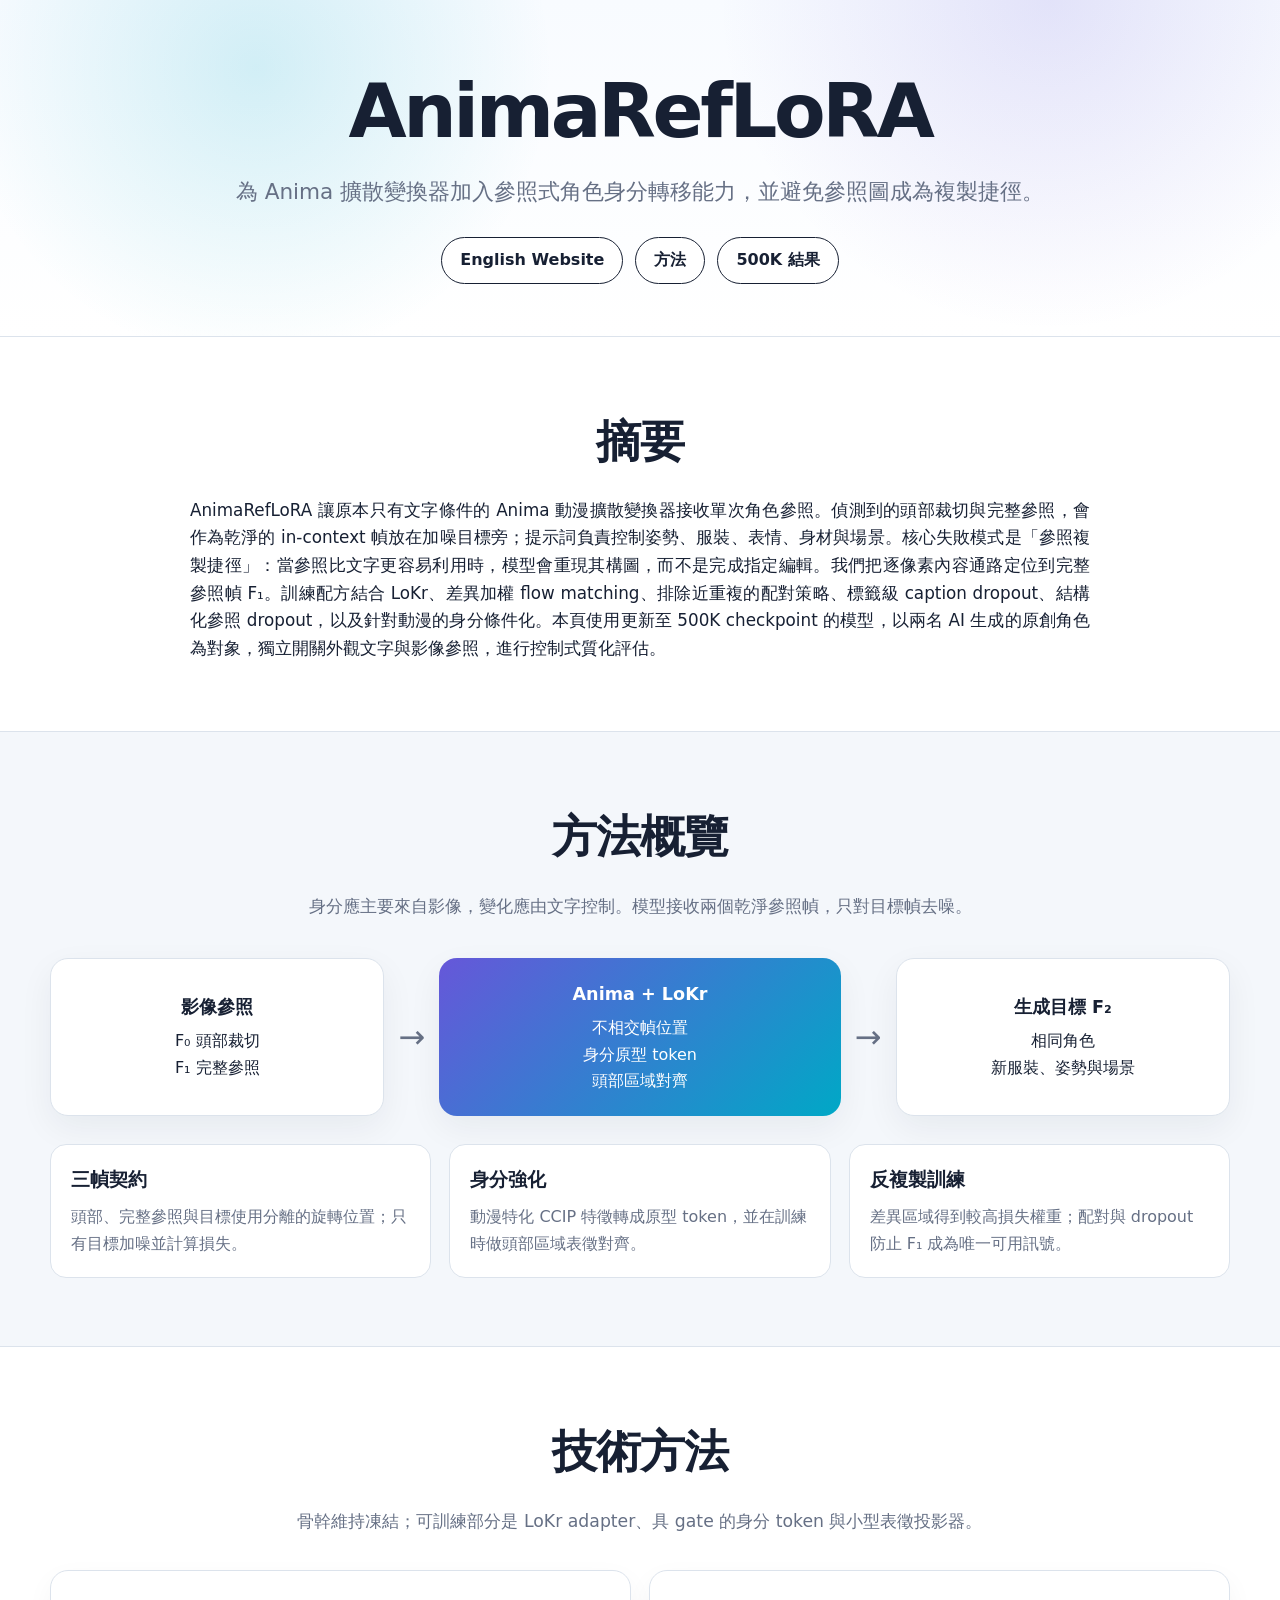
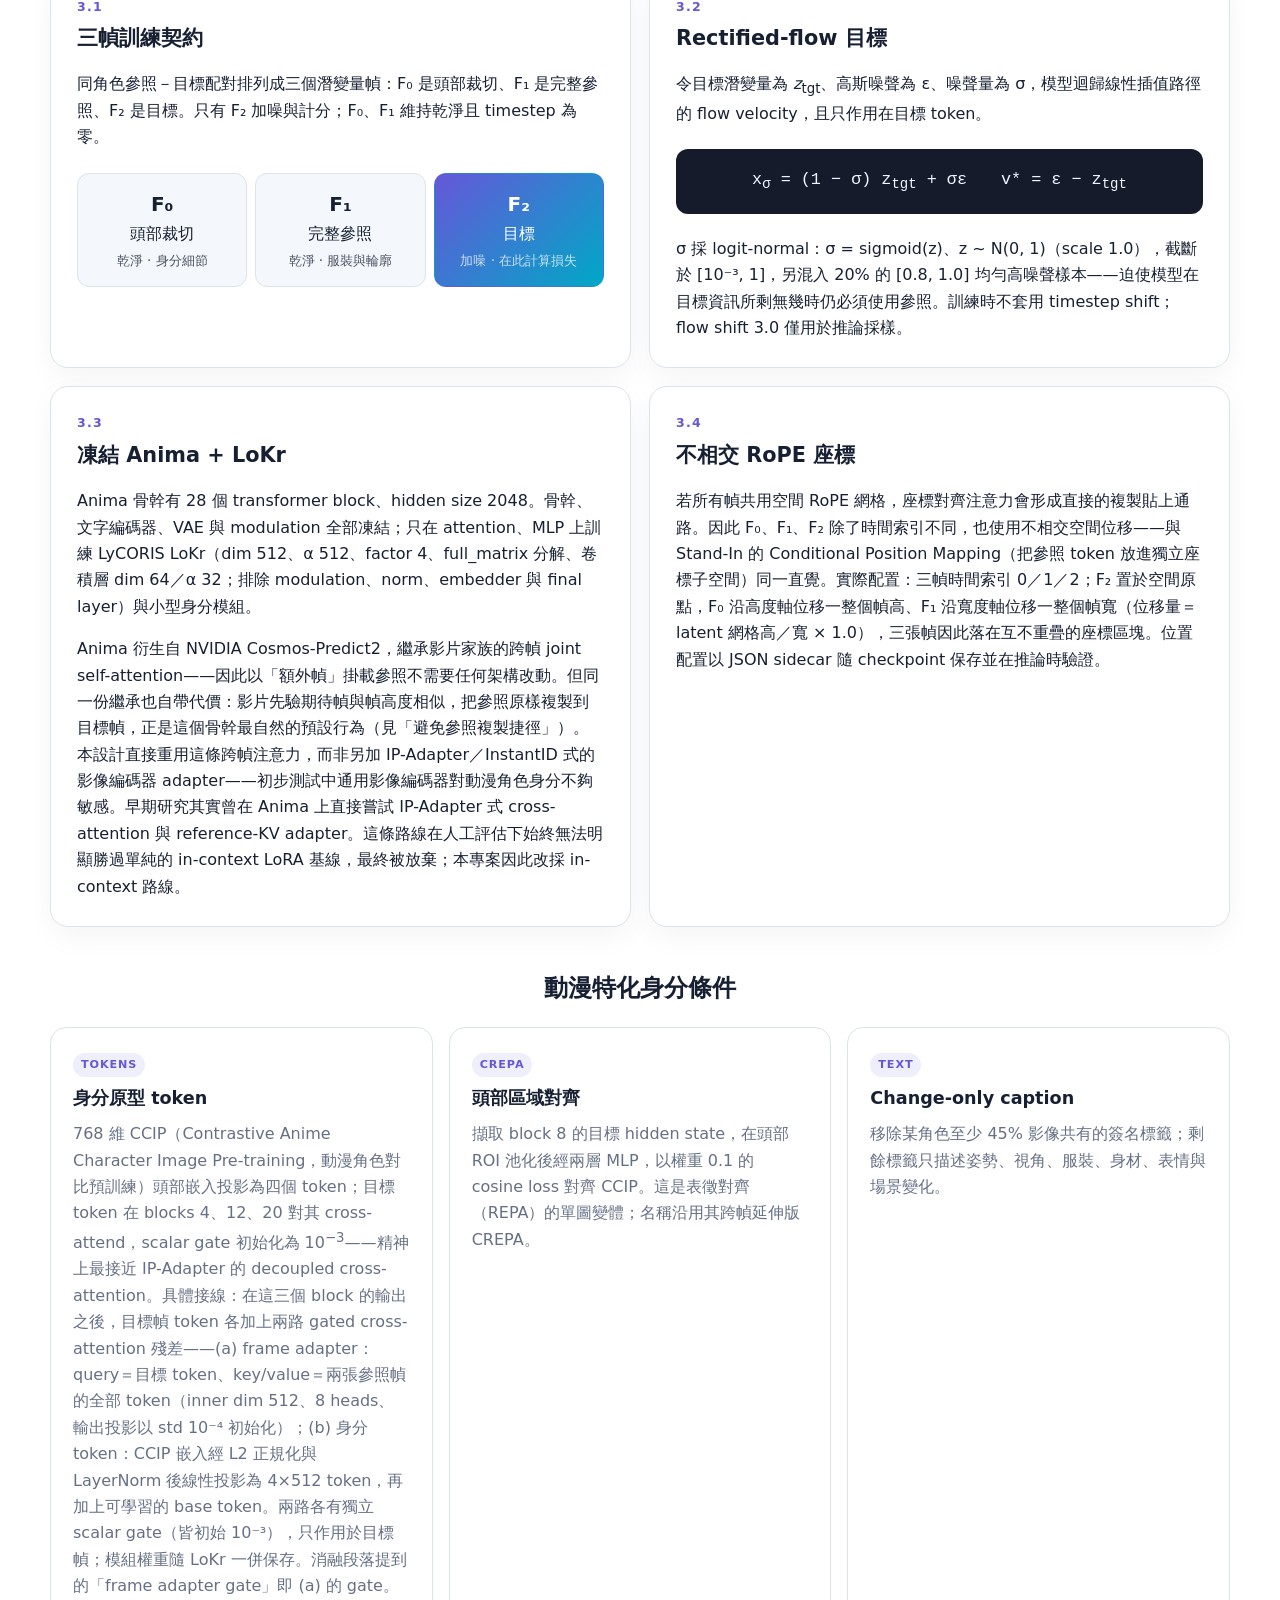
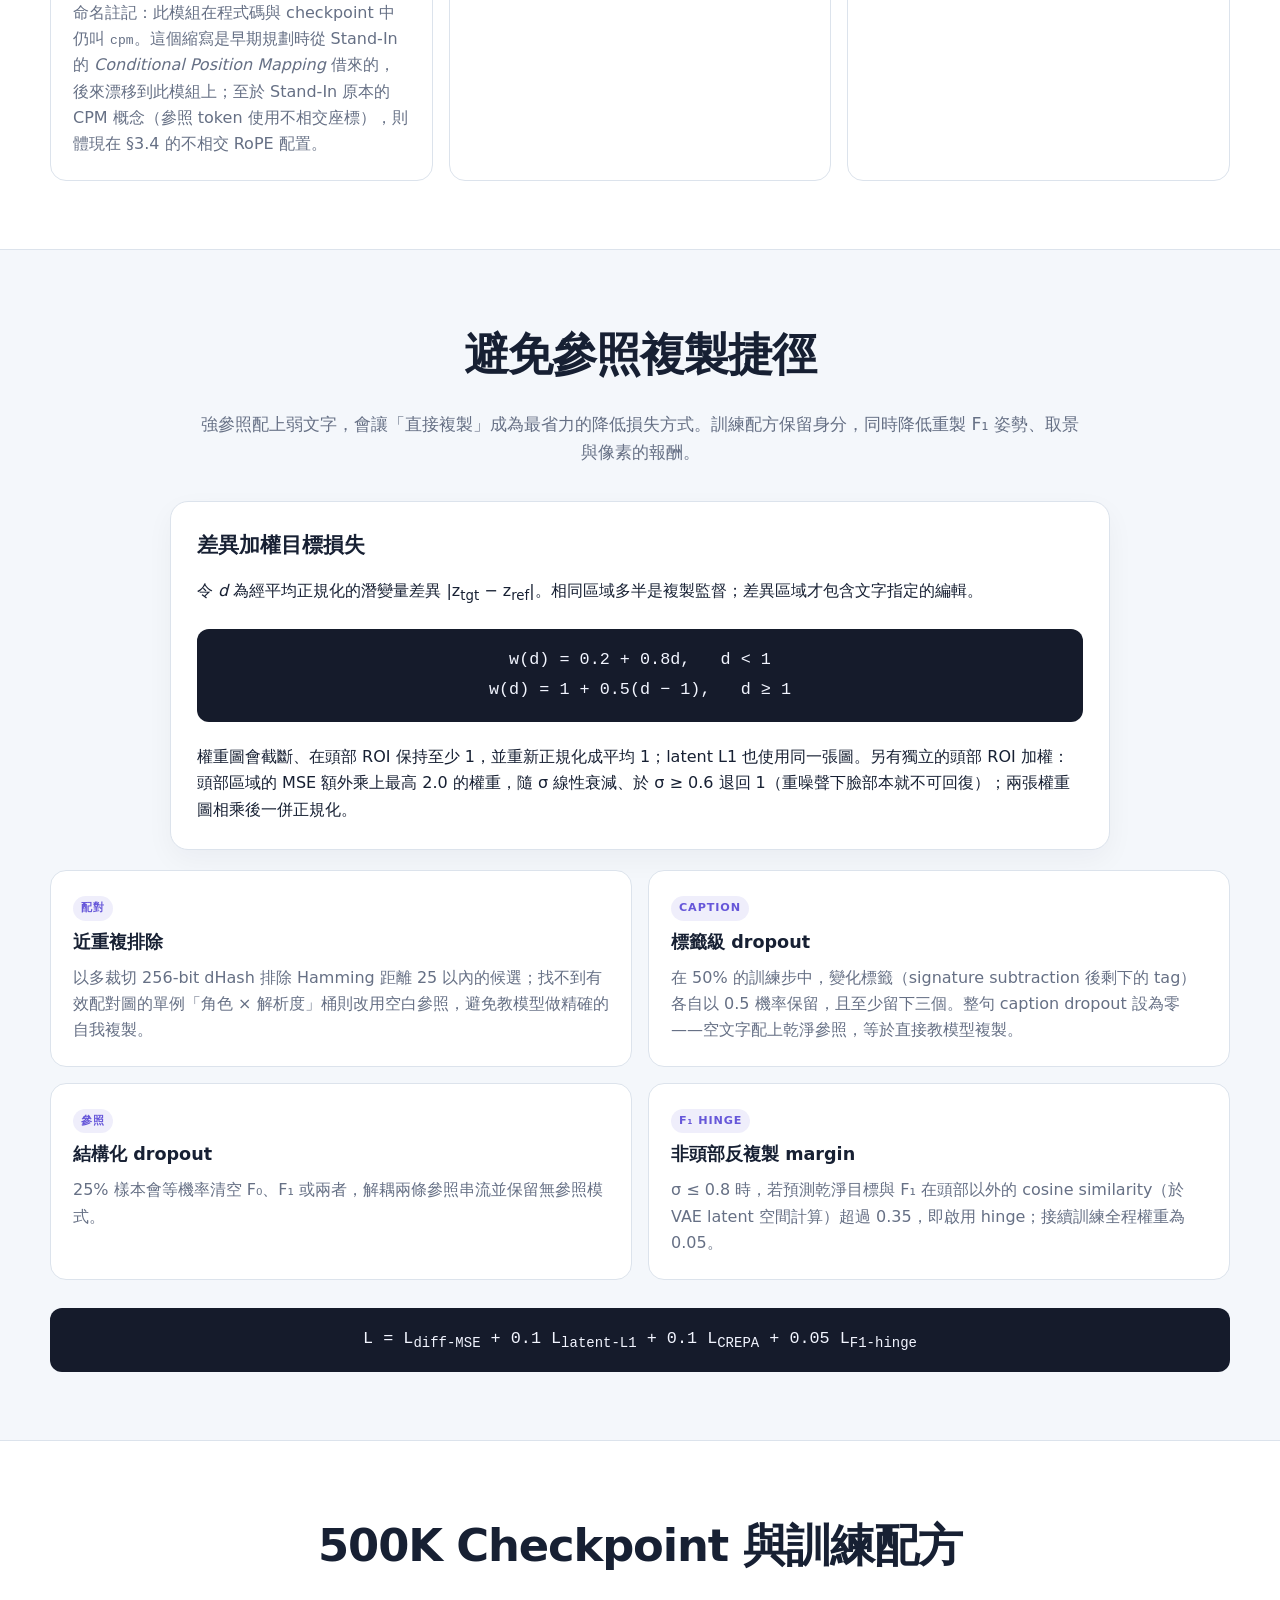
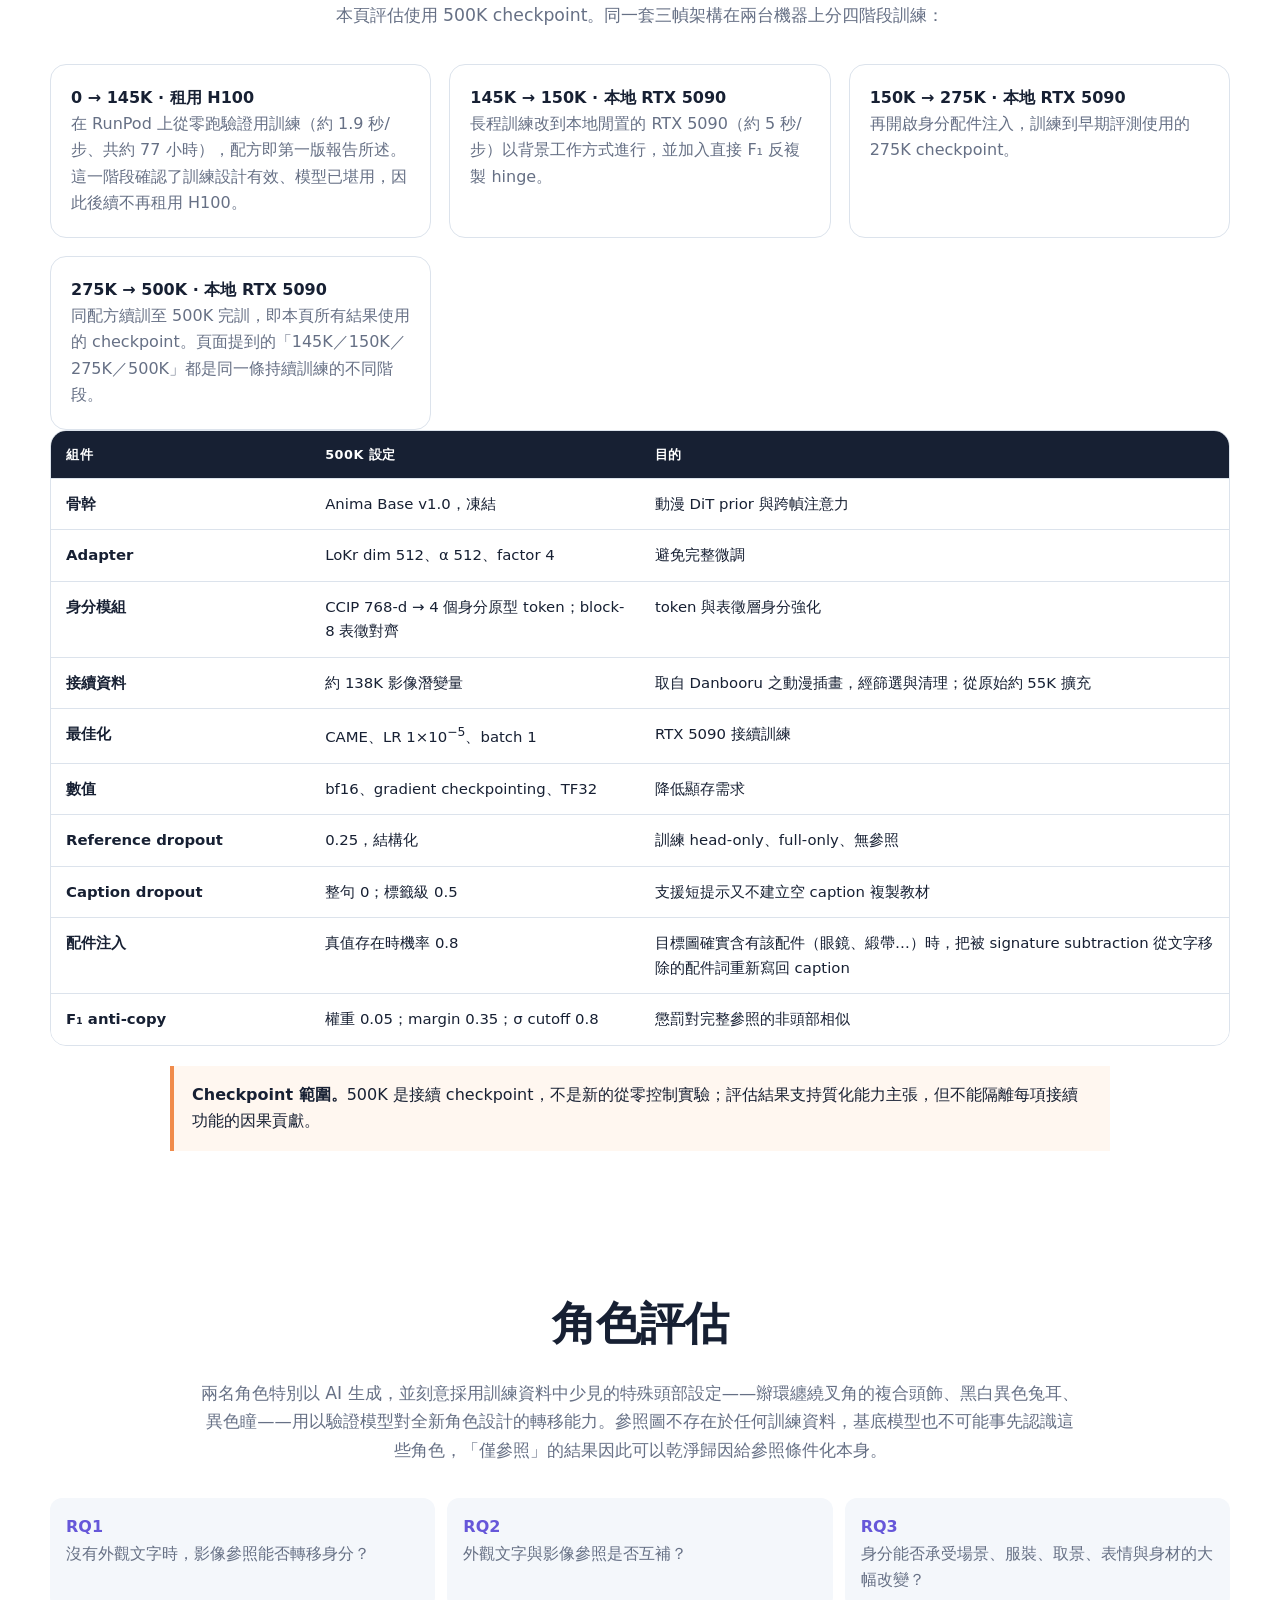
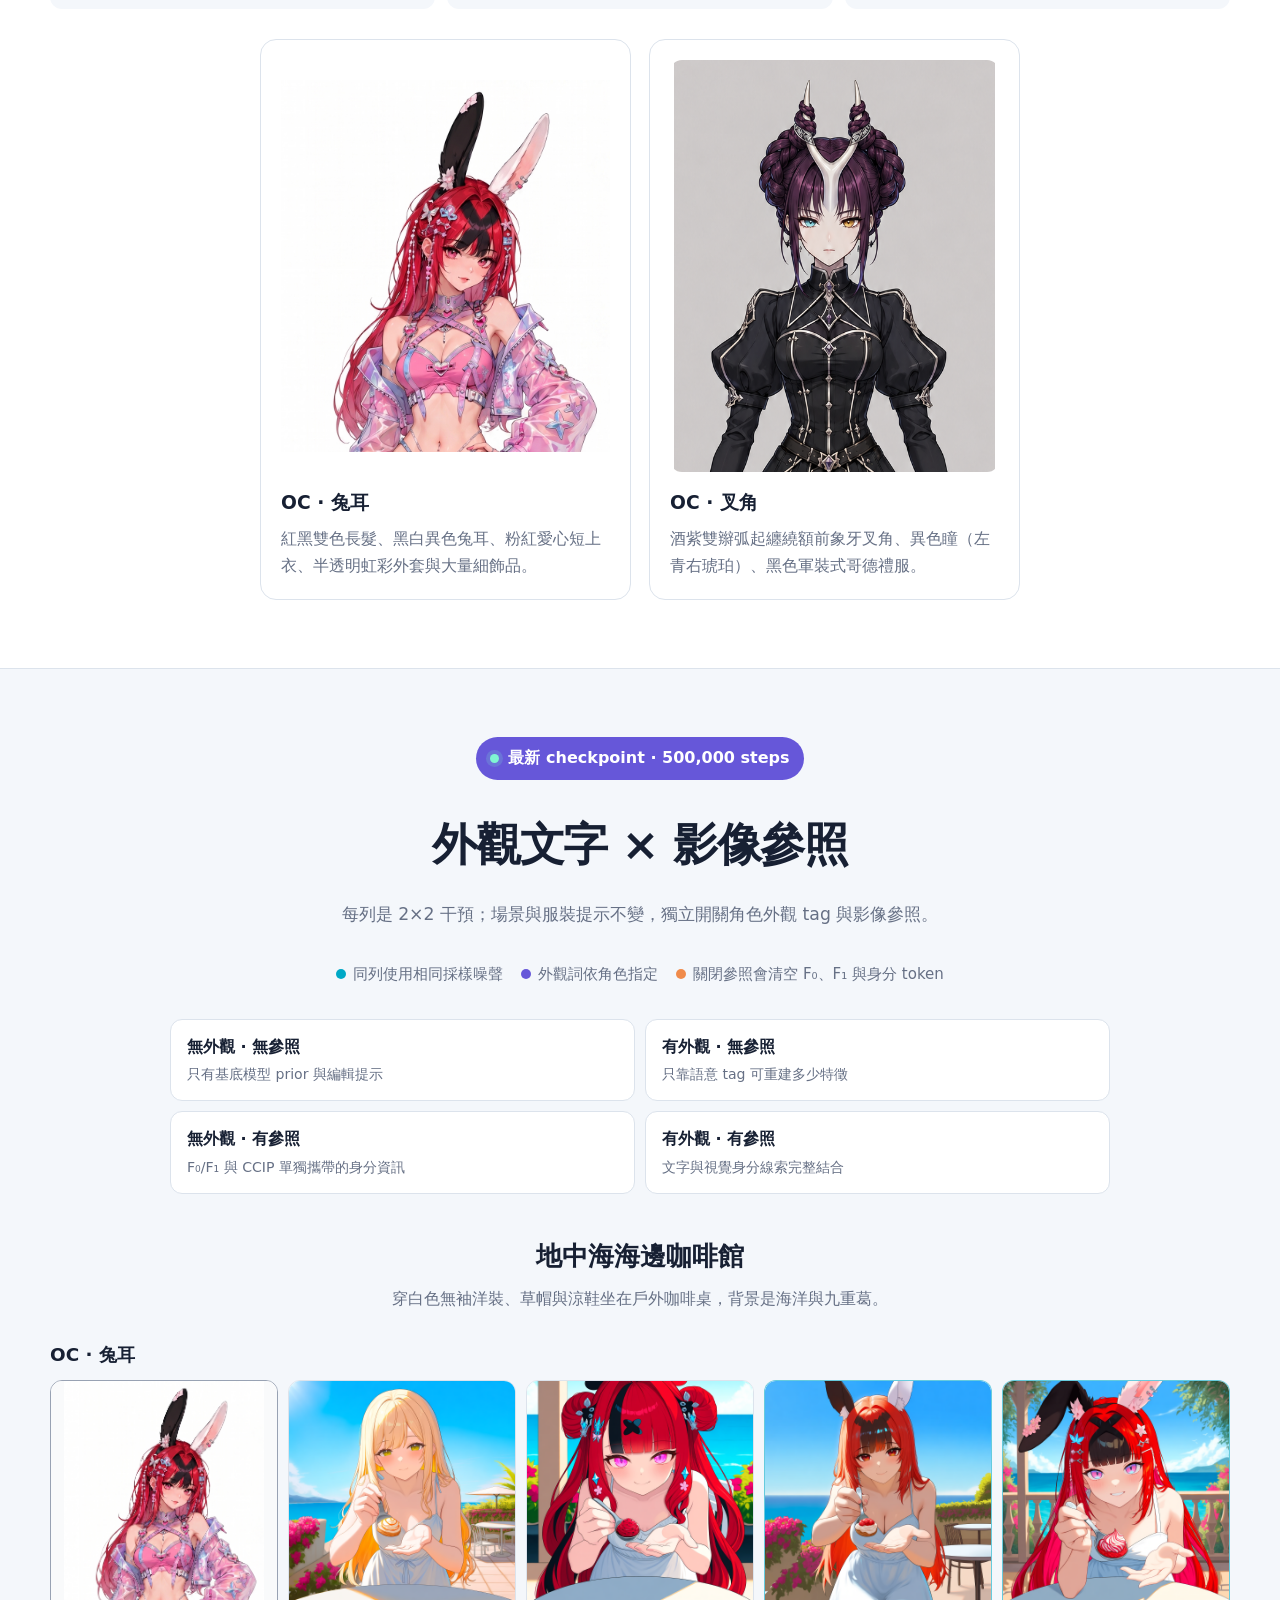
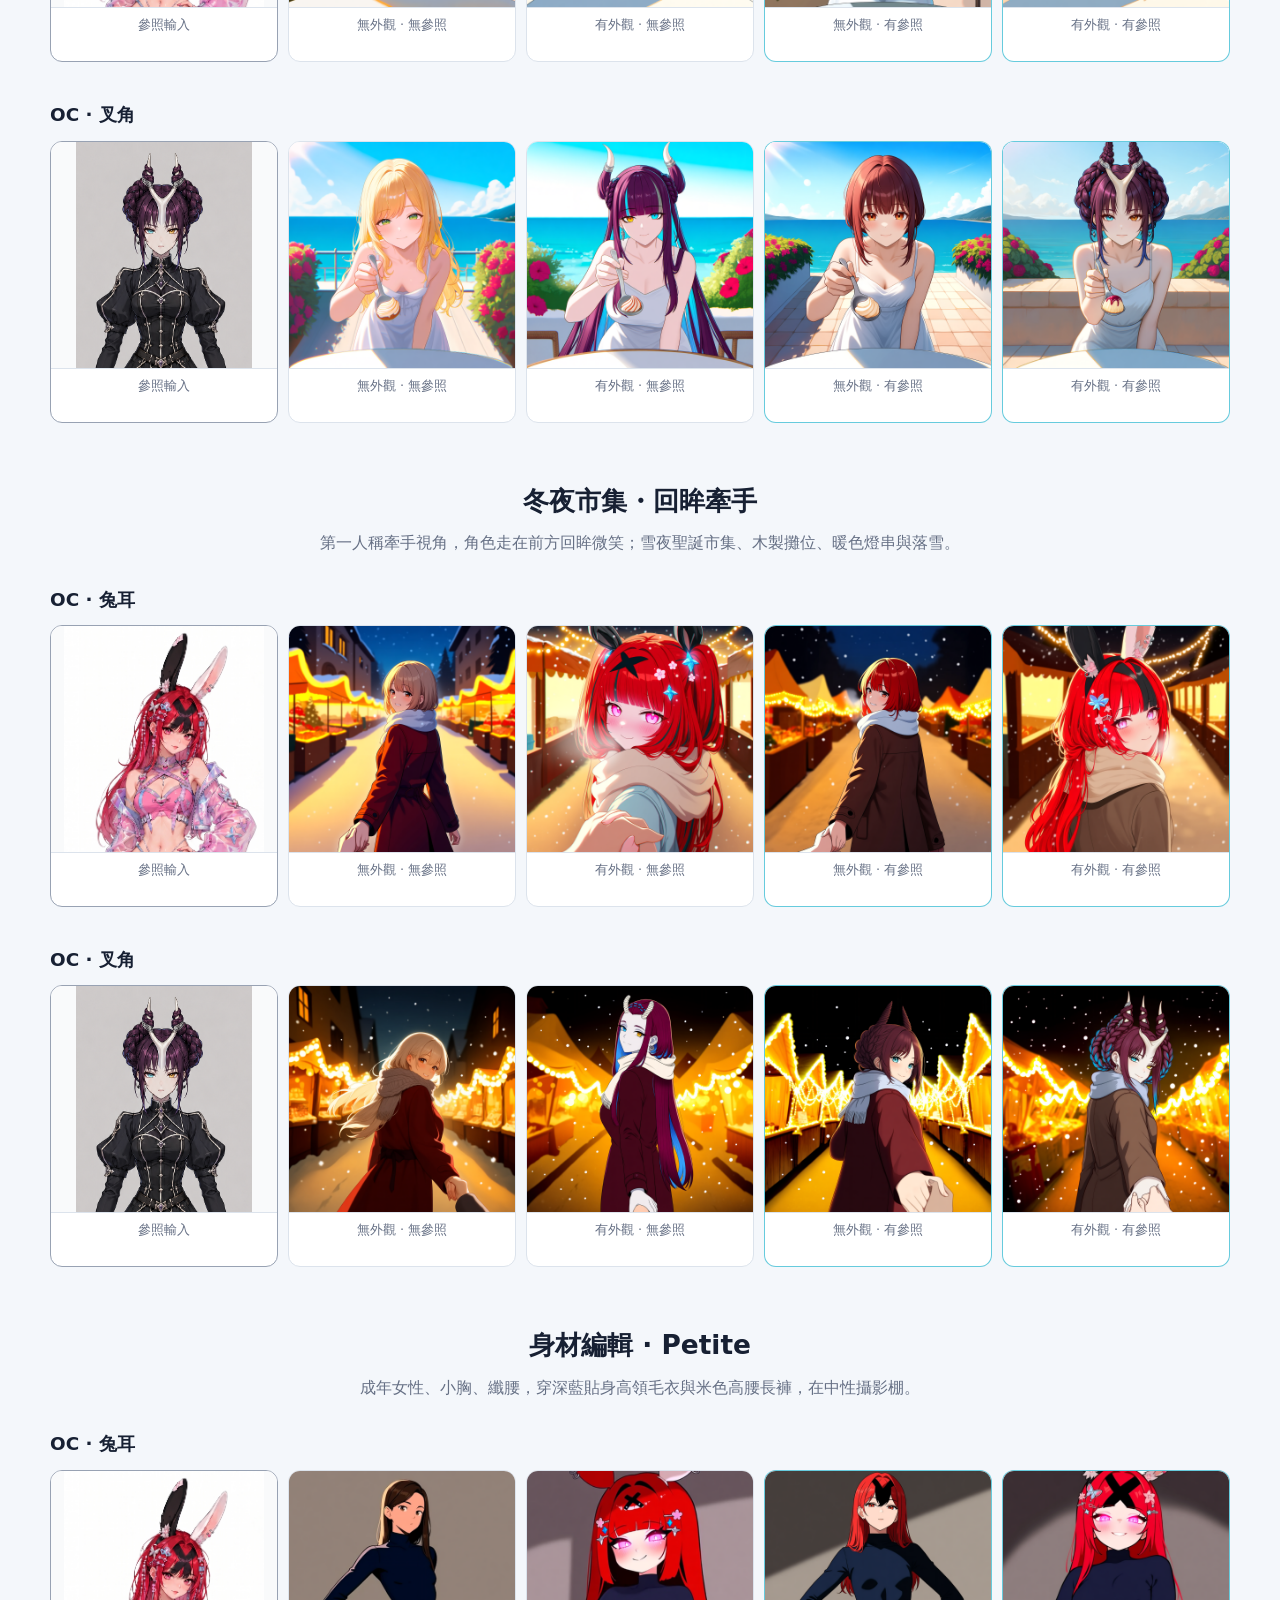
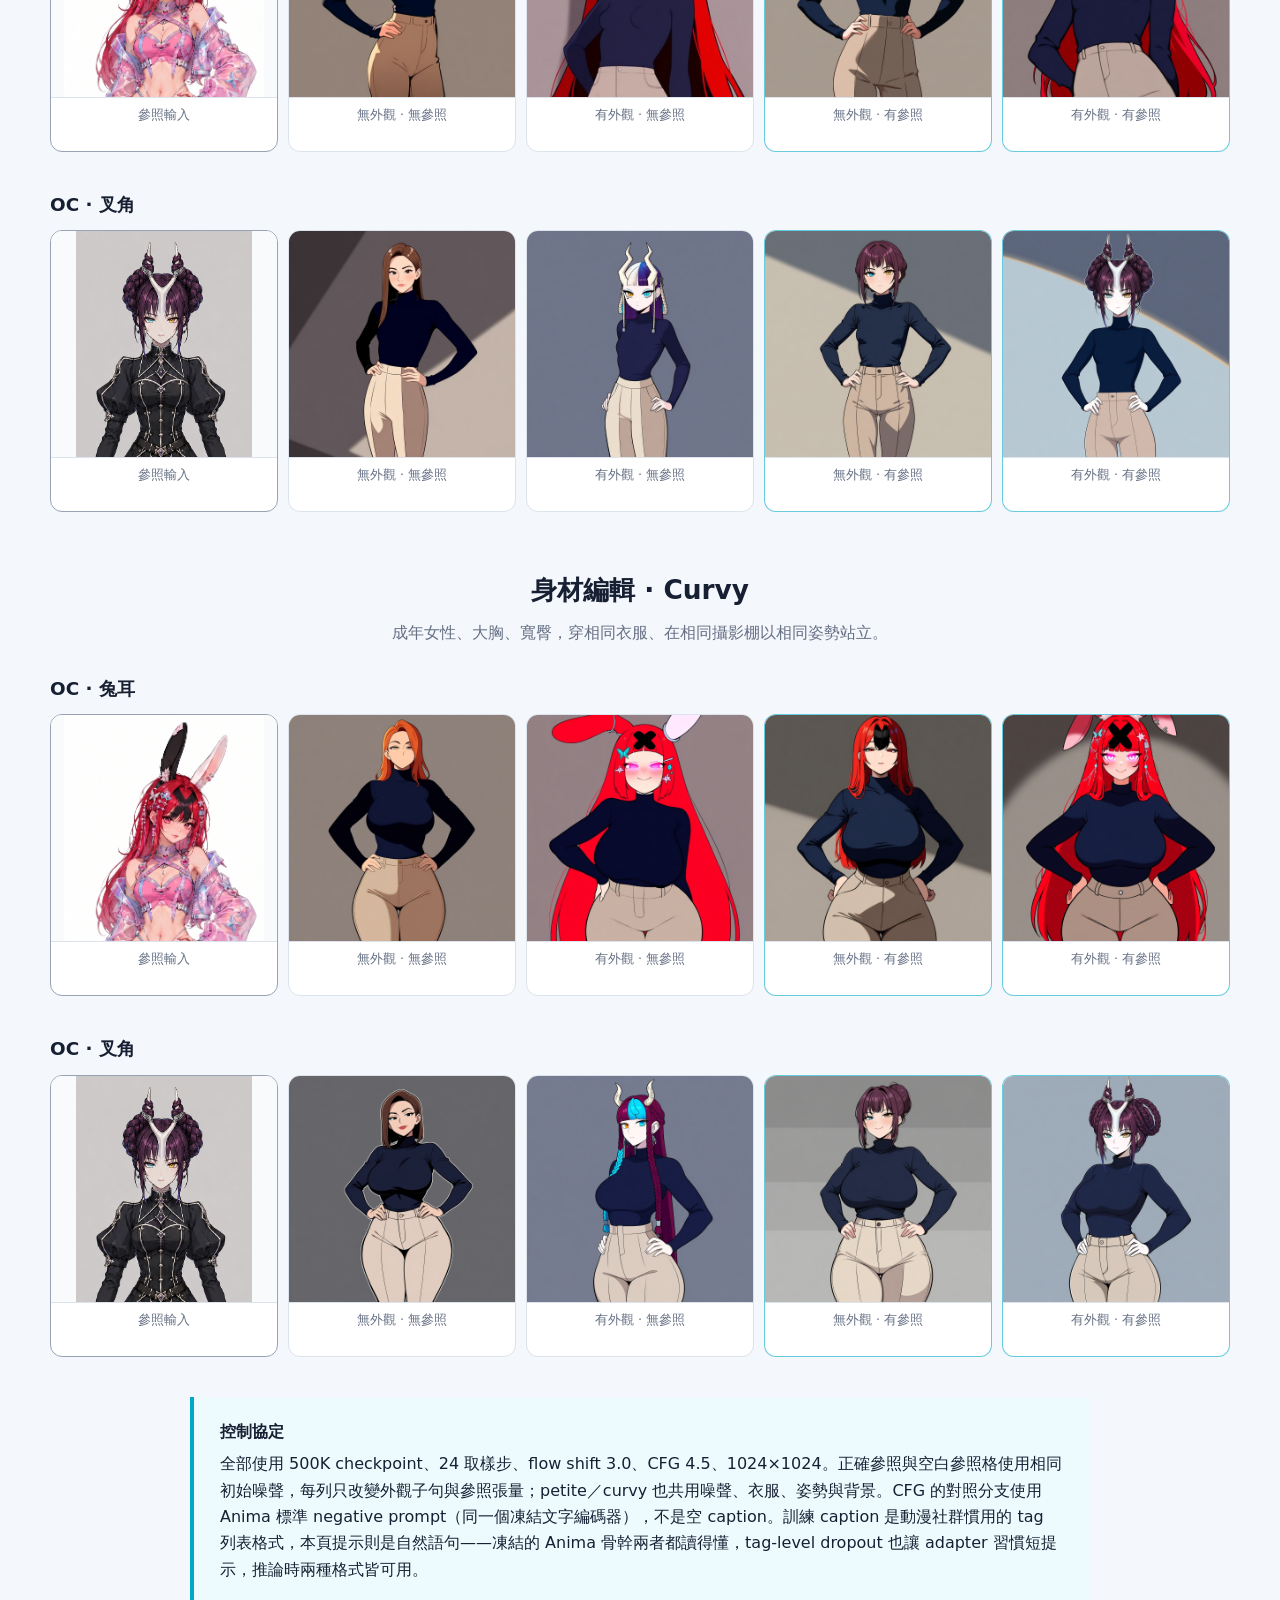
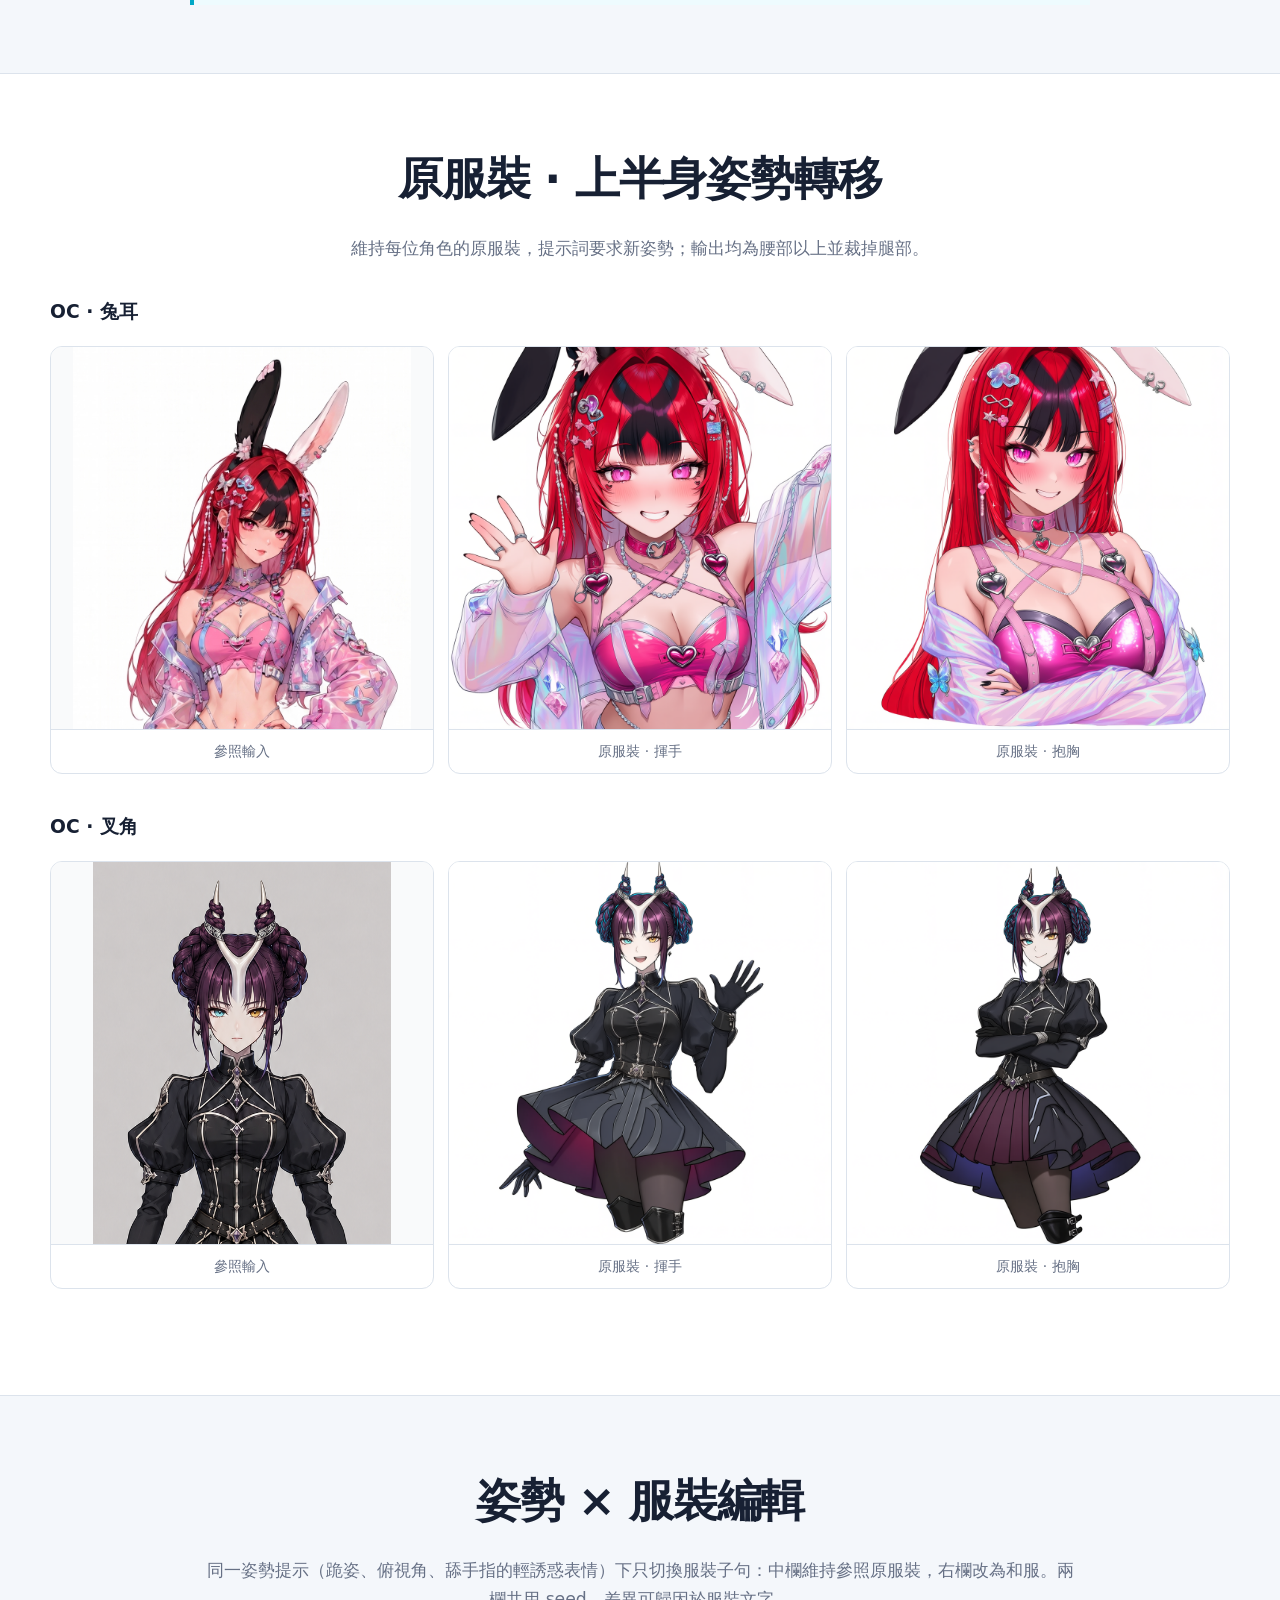
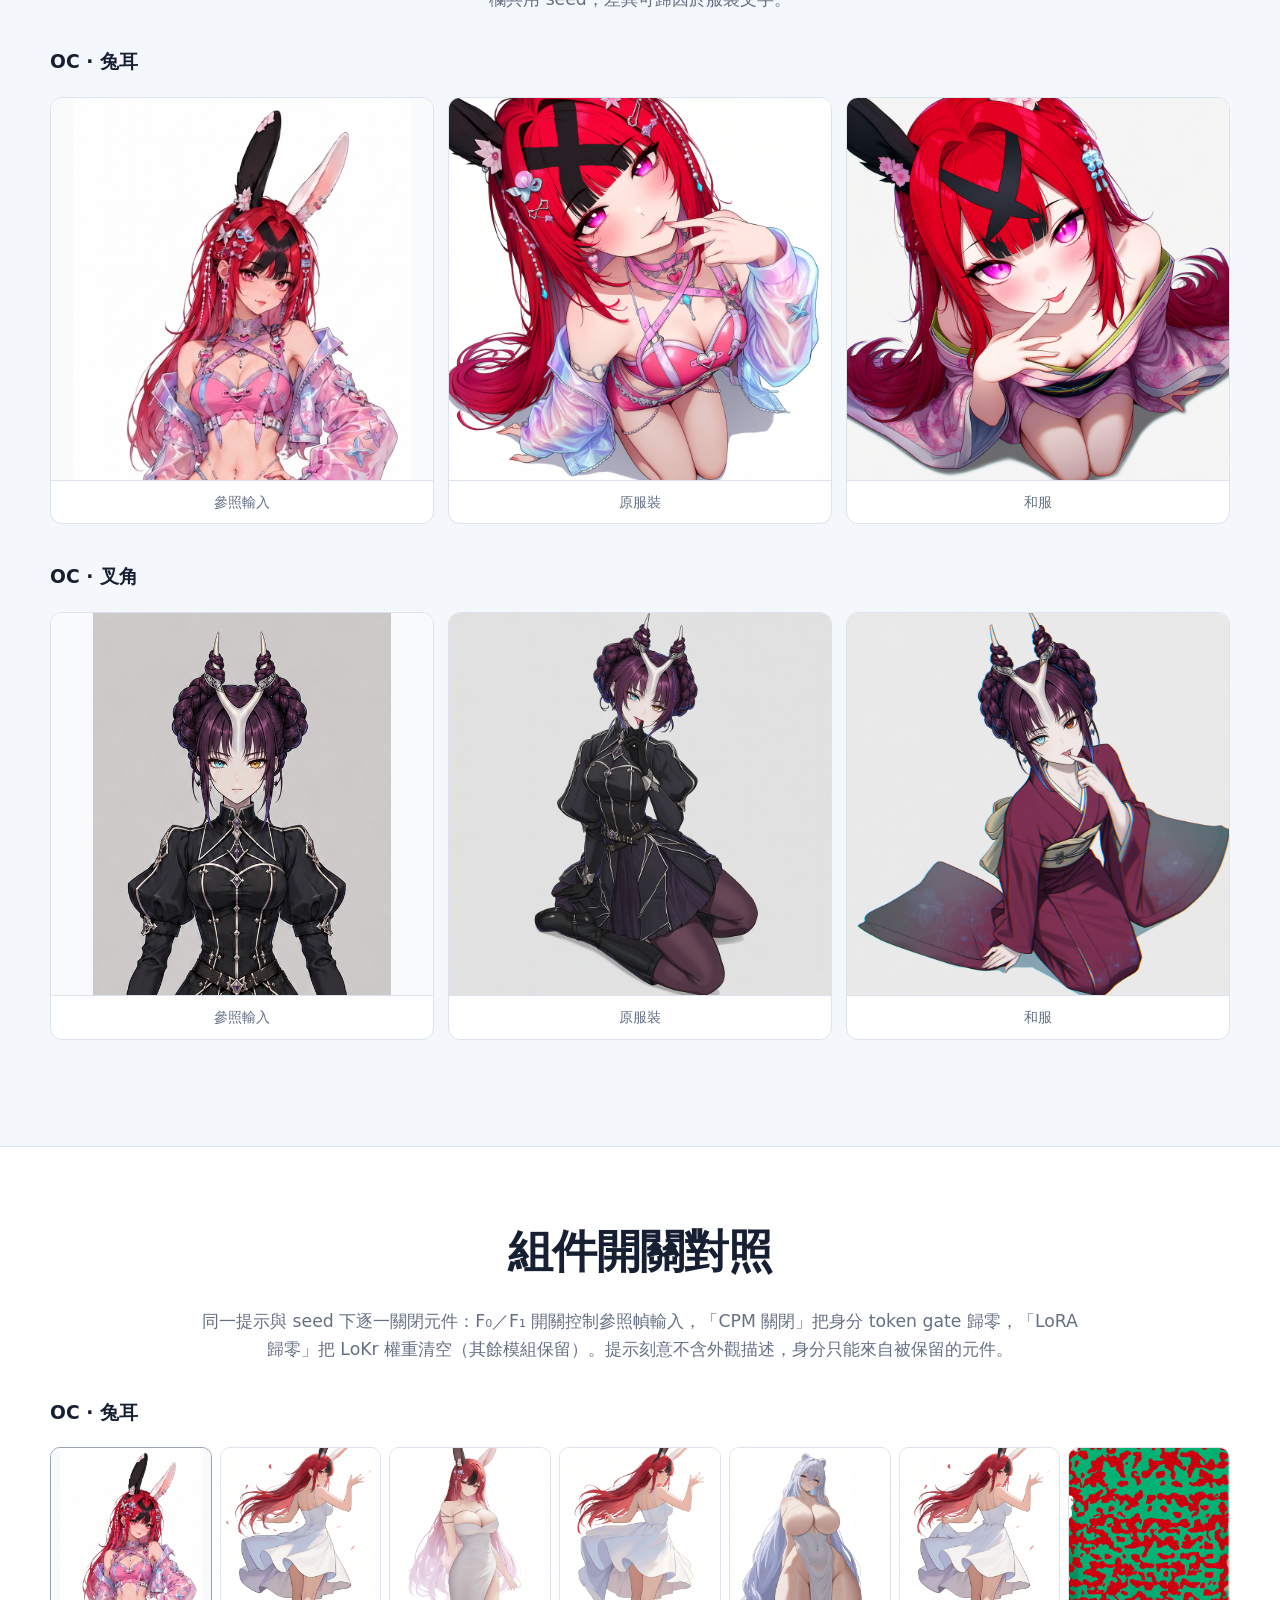
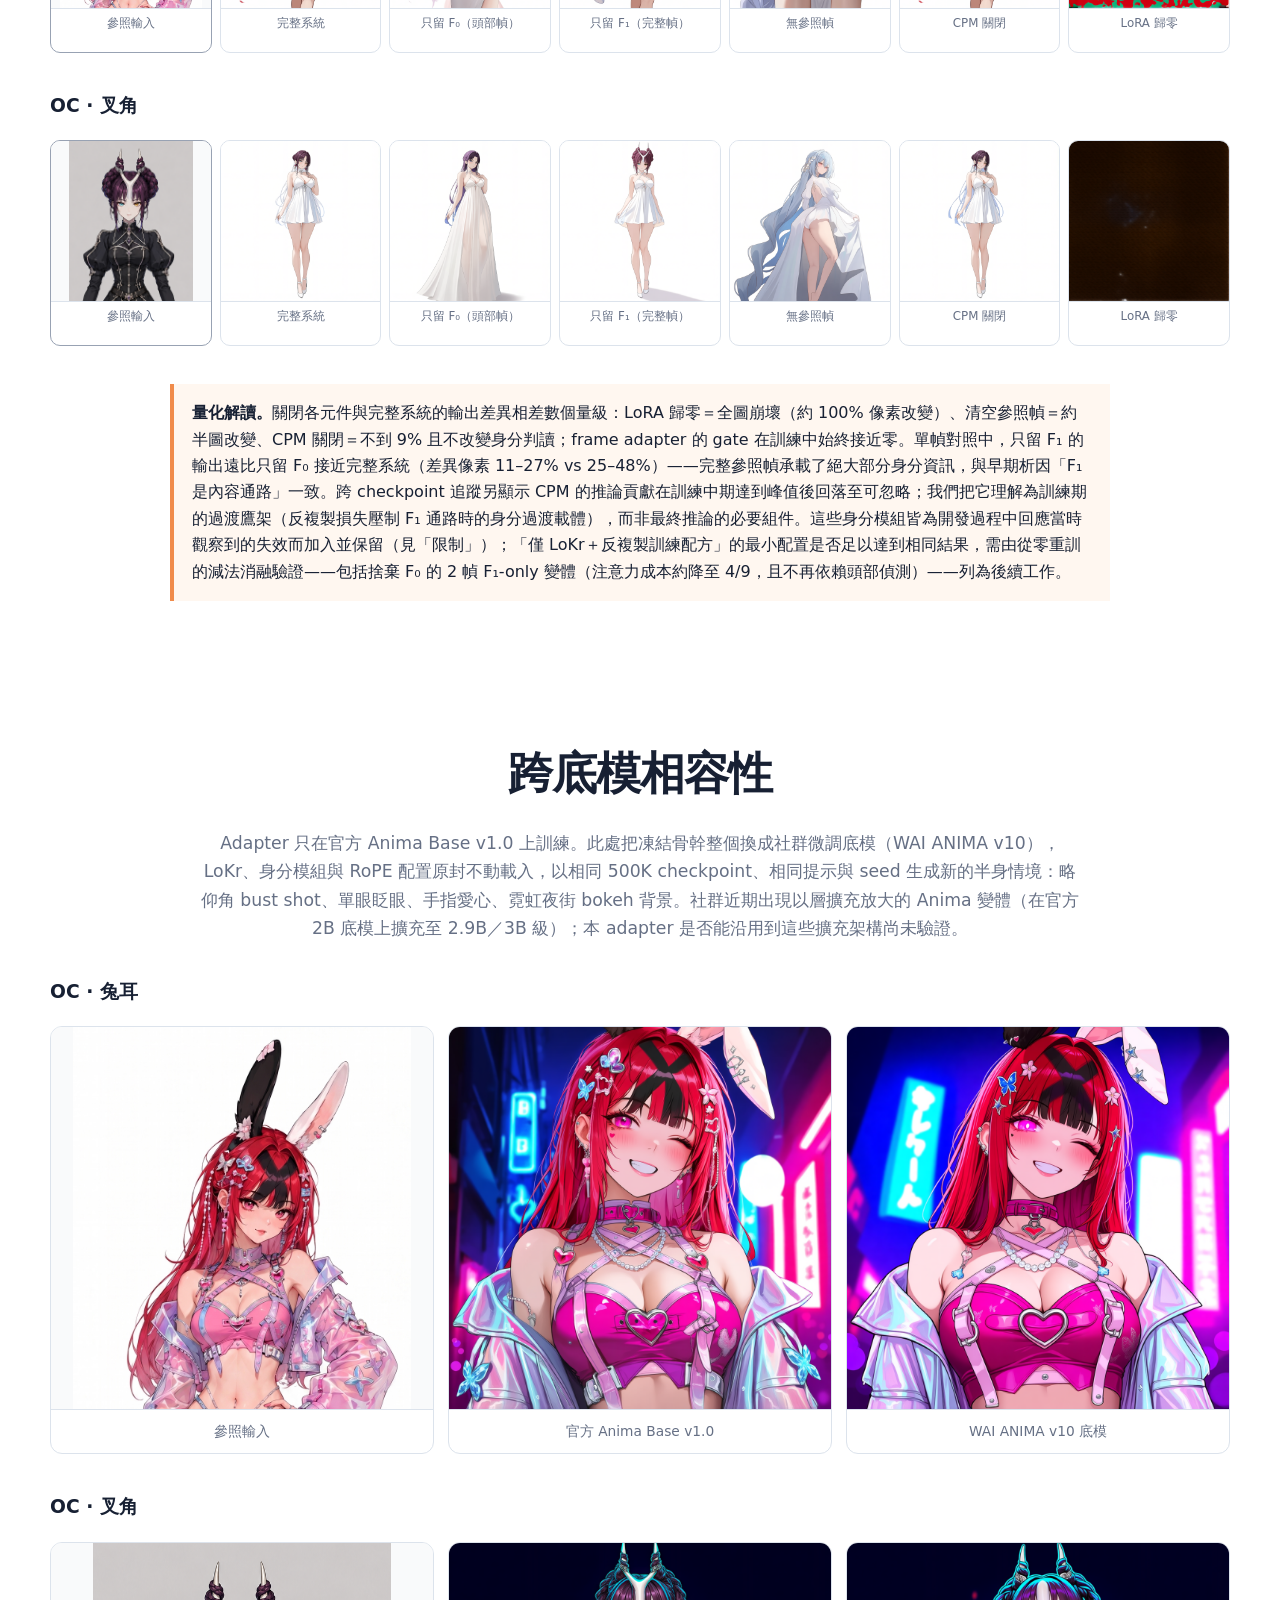
==== commit 60b2f064: "fix: address release-review findings — reproducibility, licensing, docs - Dockerfile: install the ve" ====
--- a/blog/index_zh.html
+++ b/blog/index_zh.html
@@ -120,7 +120,6 @@
       <div class="wrap">
         <h2>姿勢 × 服裝編輯</h2>
         <p class="lead">同一姿勢提示（跪姿、俯視角、舔手指的輕誘惑表情）下只切換服裝子句：中欄維持參照原服裝，右欄改為和服。兩欄共用 seed，差異可歸因於服裝文字。</p>
-        <p class="lead">本節示範的核心能力：在保留角色特色的前提下，姿勢與動作可以任意指定——包括會被線上生成服務審查或禁止的類型。本模型為本地訓練、本地推論，身分轉移能力覆蓋完整的姿勢與動作空間。</p>
         <div id="outfit-gallery"></div>
       </div>
     </section>
